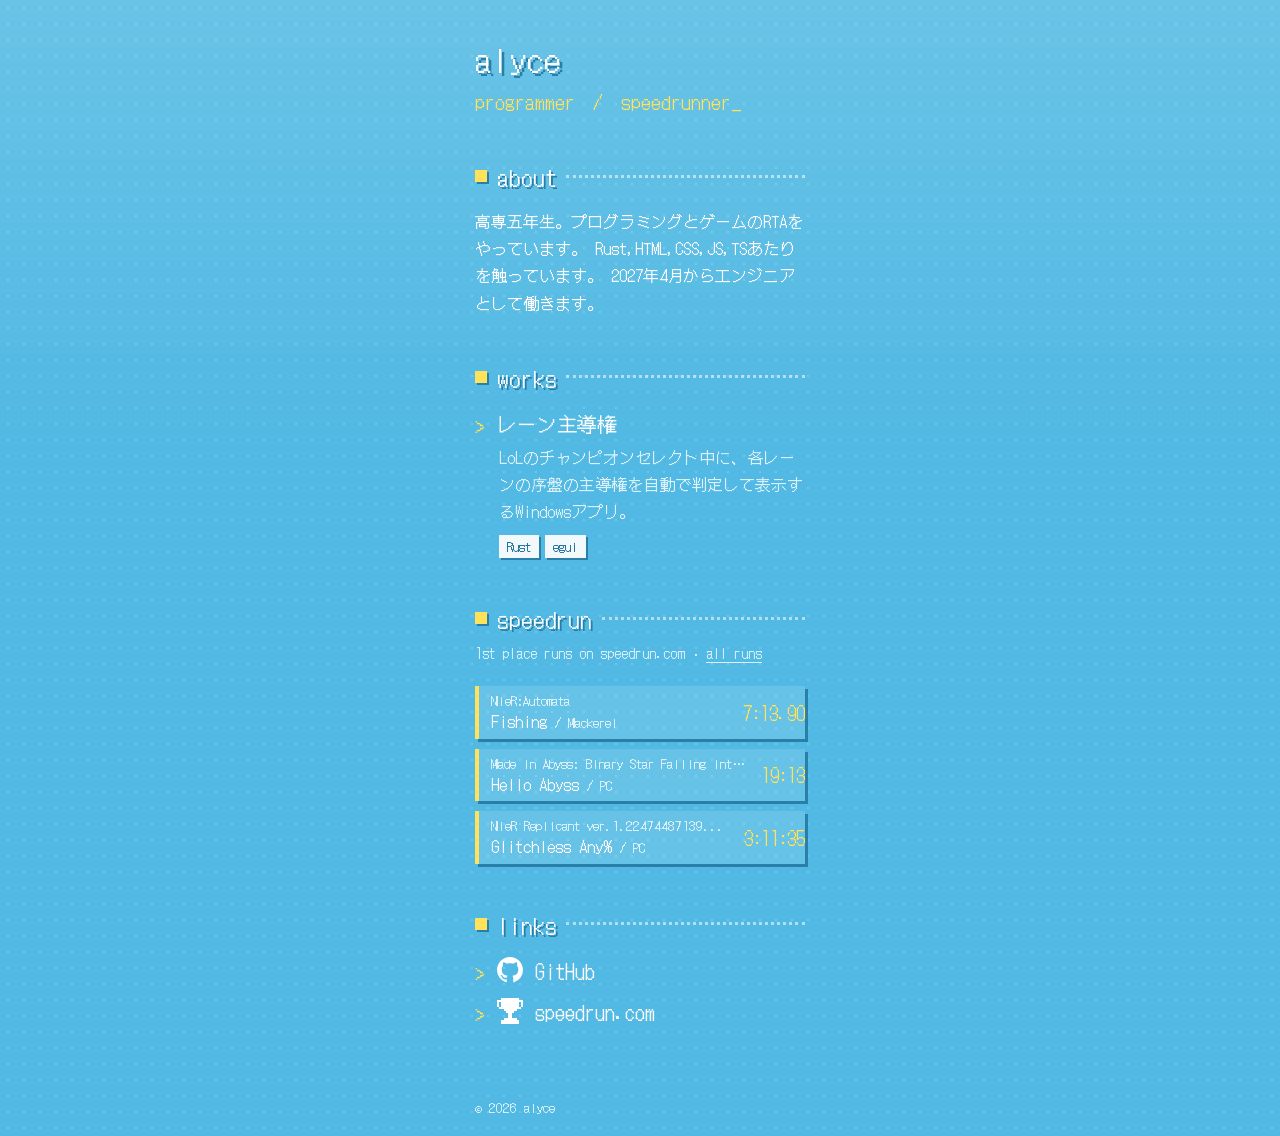
==== index.html @ 09502642 "works にレーン主導権を追加" ====
<!DOCTYPE html>
<html lang="ja">
<head>
    <meta charset="UTF-8">
    <meta name="viewport" content="width=device-width, initial-scale=1.0">
    <title>alyce</title>
    <meta name="description" content="alyce のポートフォリオ。programmer / speedrunner">

    <!-- X や Discord で URL を貼ったときのカード表示。og:url は GitHub Pages で公開したときの URL -->
    <meta property="og:type" content="website">
    <meta property="og:title" content="alyce">
    <meta property="og:description" content="programmer / speedrunner">
    <meta property="og:url" content="https://alice3589.github.io/MySite/">
    <meta name="twitter:card" content="summary">

    <link rel="icon" href="favicon.svg" type="image/svg+xml">
    <link rel="preconnect" href="https://fonts.googleapis.com">
    <link rel="preconnect" href="https://fonts.gstatic.com" crossorigin>
    <link href="https://fonts.googleapis.com/css2?family=DotGothic16&display=swap" rel="stylesheet">
    <link rel="stylesheet" href="style.css">
</head>
<body>
    <main class="site">
        <header class="site-header">
            <h1>alyce</h1>
            <p>programmer　/　speedrunner</p>
        </header>

        <section class="section about">
            <h2>about</h2>
            <p>
                高専五年生。プログラミングとゲームのRTAをやっています。
                Rust,HTML,CSS,JS,TSあたりを触っています。
                2027年4月からエンジニアとして働きます。
            </p>
        </section>

        <!-- TODO: 作品ごとに <li class="work"> をコピーして中身を書き換える -->
        <section class="section works">
            <h2>works</h2>
            <ul>
                <li class="work">
                    <h3><a class="menu-link" href="https://github.com/alice3589/lol-lane-priority" target="_blank" rel="noopener"><span>レーン主導権</span></a></h3>
                    <p>LoLのチャンピオンセレクト中に、各レーンの序盤の主導権を自動で判定して表示するWindowsアプリ。</p>
                    <ul class="tags">
                        <li>Rust</li>
                        <li>egui</li>
                    </ul>
                </li>
            </ul>
        </section>

        <!-- speedrun.com で1位の記録のうち、Made in Abyss と NieR:Automata だけを載せている（2026-10-07 時点）。順位は変わるので時々見直す -->
        <section class="section speedrun">
            <h2>speedrun</h2>
            <p class="section-note">
                1st place runs on speedrun.com ·
                <a href="https://www.speedrun.com/users/alice_3589" target="_blank" rel="noopener">all runs</a>
            </p>
            <ul class="runs">
                <li><a class="run" href="https://www.speedrun.com/na/runs/z5681e5y" target="_blank" rel="noopener">
                    <div class="run-info">
                        <p class="run-game">NieR:Automata</p>
                        <p class="run-category">Fishing <span class="run-detail">/ Mackerel</span></p>
                    </div>
                    <p class="run-time">7:13.90</p>
                </a></li>
                <li><a class="run" href="https://www.speedrun.com/made_in_abyss_bsfid/runs/z1nke6ry" target="_blank" rel="noopener">
                    <div class="run-info">
                        <p class="run-game">Made in Abyss: Binary Star Falling into Darkness</p>
                        <p class="run-category">Hello Abyss <span class="run-detail">/ PC</span></p>
                    </div>
                    <p class="run-time">19:13</p>
                </a></li>
                <li><a class="run" href="https://www.speedrun.com/ja-JP/replicant/runs/yvlo96ez" target="_blank" rel="noopener">
                    <div class="run-info">
                        <p class="run-game">NieR Replicant ver.1.22474487139...</p>
                        <p class="run-category">Glitchless Any% <span class="run-detail">/ PC</span></p>
                    </div>
                    <p class="run-time">3:11:35</p>
                </a></li>
            </ul>
        </section>

        <section class="section links">
            <h2>links</h2>
            <ul>
                <li>
                    <a class="menu-link" href="https://github.com/alice3589" target="_blank" rel="noopener">
                        <svg class="icon" viewBox="0 0 16 16" aria-hidden="true"><path d="M8 0c4.42 0 8 3.58 8 8a8.013 8.013 0 0 1-5.45 7.59c-.4.08-.55-.17-.55-.38 0-.27.01-1.13.01-2.2 0-.75-.25-1.23-.54-1.48 1.78-.2 3.65-.88 3.65-3.95 0-.88-.31-1.59-.82-2.15.08-.2.36-1.02-.08-2.12 0 0-.67-.22-2.2.82-.64-.18-1.32-.27-2-.27-.68 0-1.36.09-2 .27-1.53-1.03-2.2-.82-2.2-.82-.44 1.1-.16 1.92-.08 2.12-.51.56-.82 1.28-.82 2.15 0 3.06 1.86 3.75 3.64 3.95-.23.2-.44.55-.51 1.07-.46.21-1.61.55-2.33-.66-.15-.24-.6-.83-1.23-.82-.67.01-.27.38.01.53.34.19.73.9.82 1.13.16.45.68 1.31 2.69.94 0 .67.01 1.3.01 1.49 0 .21-.15.45-.55.38A7.995 7.995 0 0 1 0 8c0-4.42 3.58-8 8-8Z"/></svg>
                        <span>GitHub</span>
                    </a>
                </li>
                <li>
                    <a class="menu-link" href="https://www.speedrun.com/users/alice_3589" target="_blank" rel="noopener">
                        <!-- 12x12 マスのドット絵トロフィー -->
                        <svg class="icon" viewBox="0 0 12 12" shape-rendering="crispEdges" aria-hidden="true">
                            <rect x="2" y="0" width="8" height="5"/>
                            <rect x="0" y="1" width="2" height="1"/>
                            <rect x="10" y="1" width="2" height="1"/>
                            <rect x="0" y="2" width="1" height="2"/>
                            <rect x="11" y="2" width="1" height="2"/>
                            <rect x="1" y="4" width="1" height="1"/>
                            <rect x="10" y="4" width="1" height="1"/>
                            <rect x="3" y="5" width="6" height="1"/>
                            <rect x="4" y="6" width="4" height="1"/>
                            <rect x="5" y="7" width="2" height="2"/>
                            <rect x="3" y="9" width="6" height="1"/>
                            <rect x="2" y="10" width="8" height="2"/>
                        </svg>
                        <span>speedrun.com</span>
                    </a>
                </li>
                <!-- TODO: X のアカウントがあれば、href の ID を書き換えてコメントを外す
                <li>
                    <a class="menu-link" href="https://x.com/ID" target="_blank" rel="noopener">
                        <svg class="icon" viewBox="0 0 24 24" aria-hidden="true"><path d="M18.244 2.25h3.308l-7.227 8.26 8.502 11.24H16.17l-5.214-6.817L4.99 21.75H1.68l7.73-8.835L1.254 2.25H8.08l4.713 6.231zm-1.161 17.52h1.833L7.084 4.126H5.117z"/></svg>
                        <span>X</span>
                    </a>
                </li>
                -->
            </ul>
        </section>

        <footer class="site-footer">
            <small>&copy; 2026 alyce</small>
        </footer>
    </main>
</body>
</html>
---- style.css ----
:root {
  --page-bg: #51b9e3;
  --accent: #ffe15a;
  --shadow: #2a7fa8;
  --content-width: 414px;
  --side-padding: 42px;
  --font-main: "DotGothic16", sans-serif;
  --text-color: #ffffff;
  --text-sub: rgba(255, 255, 255, 0.8);
}

* {
  box-sizing: border-box;
}

html,
body {
  margin: 0;
  min-height: 100%;
}

body {
  background-color: var(--page-bg);
  background-image:
    linear-gradient(180deg, rgba(255,255,255,0.14), rgba(255,255,255,0) 40%),
    radial-gradient(rgba(255,255,255,0.18) 1.5px, transparent 1.5px);
  background-size: auto, 16px 16px;
  color: var(--text-color);
  font-family: var(--font-main);
}

/* 幅を絞ったブロックを中央に置く。中の文字は左揃えのまま */
.site {
  width: min(100%, var(--content-width));
  min-height: 100vh;
  /* スマホは 100vh だとアドレスバーの分だけ画面より高くなってスクロールが出る。
     dvh は実際に見えている高さなので、対応ブラウザではこちらが優先される */
  min-height: 100dvh;
  margin: 0 auto;
  padding: 42px var(--side-padding) 18px;
  display: flex;
  flex-direction: column;
}

.site-header {
  margin: 0 0 46px;
}

.site-header h1 {
  margin: 0;
  font-size: 32px;
  line-height: 1;
  font-weight: 400;
  letter-spacing: 0.04em;
}

.site-header p {
  margin: 14px 0 0;
  font-size: 18px;
}

/* ---------- 各セクション共通 ---------- */

.section {
  margin: 0 0 44px;
}

.section h2 {
  margin: 0 0 16px;
  font-size: 22px;
  font-weight: 400;
  letter-spacing: 0.04em;
}

.section p {
  margin: 0;
  line-height: 1.7;
}

.section ul {
  margin: 0;
  padding: 0;
  list-style: none;
}

/* ---------- 「>」カーソル付きのリンク（works と links で共用） ---------- */

/* カーソル・アイコン・文字を横一列に並べて、縦位置を中央で揃える */
.menu-link {
  display: inline-flex;
  align-items: center;
  gap: 12px;
  font-size: 20px;
  color: inherit;
  text-decoration: none;
}

/* 行頭の「>」はゲームの選択カーソルのイメージ。ホバー中だけ右にずらす */
.menu-link::before {
  content: ">";
  transition: transform 0.15s;
}

.menu-link:hover::before,
.menu-link:focus-visible::before {
  transform: translateX(4px);
}

/* 下線は文字部分だけに引く */
.menu-link:hover span,
.menu-link:focus-visible span {
  text-decoration: underline;
  text-underline-offset: 4px;
}

/* ---------- works ---------- */

.work + .work {
  margin-top: 28px;
}

.work h3 {
  margin: 0 0 6px;
  font-weight: 400;
}

/* 説明文とタグは、タイトルの「>」の分だけ右に下げて文字の頭を揃える */
.work > p,
.work .tags {
  padding-left: 24px;
}

.work > p {
  color: var(--text-sub);
}

.work .tags {
  display: flex;
  flex-wrap: wrap;
  gap: 6px;
  margin-top: 10px;
}

.work .tags li {
  padding: 2px 8px;
  border: 1px solid currentColor;
  font-size: 13px;
}

/* ---------- speedrun ---------- */

/* 見出しのすぐ下に置く小さい補足 */
.section .section-note {
  margin: -8px 0 20px;
  font-size: 14px;
  color: var(--text-sub);
}

.section-note a {
  color: inherit;
  text-underline-offset: 3px;
}

.runs li + li {
  margin-top: 10px;
}

/* 1行 = 1記録。左にゲーム名とカテゴリ、右にタイムを置く。行全体が記録ページへのリンク */
.run {
  display: flex;
  justify-content: space-between;
  align-items: center;
  gap: 16px;
  padding: 6px 0 6px 12px;
  border-left: 2px solid var(--text-sub);
  color: inherit;
  text-decoration: none;
}

.run:hover,
.run:focus-visible {
  border-left-color: var(--text-color);
  background: rgba(255, 255, 255, 0.1);
}

.run p {
  line-height: 1.4;
}

/* min-width: 0 がないと、flex の中で長いゲーム名が縮まずにはみ出す */
.run-info {
  min-width: 0;
}

/* 長いゲーム名は1行に収めて、入りきらない分は「…」で省略する */
.run-game {
  font-size: 13px;
  color: var(--text-sub);
  white-space: nowrap;
  overflow: hidden;
  text-overflow: ellipsis;
}

.run-category {
  font-size: 16px;
}

.run-detail {
  font-size: 13px;
  color: var(--text-sub);
}

/* 桁ごとの幅を揃えて、タイムが縦に並んだときにずれないようにする */
.run-time {
  font-size: 18px;
  font-variant-numeric: tabular-nums;
  white-space: nowrap;
}

/* ---------- links ---------- */

.links li + li {
  margin-top: 12px;
}

/* アイコンは文字色（currentColor）で塗るので、背景色を変えても白のまま追従する */
.links .icon {
  width: 26px;
  height: 26px;
  fill: currentColor;
  flex-shrink: 0;
}

/* ---------- footer ---------- */

/* .site が縦並びの flex なので、margin-top: auto で中身が少なくても一番下に張り付く */
.site-footer {
  margin-top: auto;
  padding-top: 24px;
  color: var(--text-sub);
}

/* ---------- スマホ：スクロールせずに1画面に収まるよう、余白と文字を詰める ---------- */

@media (max-width: 480px) {
  :root {
    --side-padding: 28px;
  }

  .site {
    padding: 26px var(--side-padding) 12px;
  }

  .site-header {
    margin-bottom: 22px;
  }

  .site-header h1 {
    font-size: 28px;
  }

  .site-header p {
    margin-top: 8px;
    font-size: 15px;
  }

  .section {
    margin-bottom: 20px;
  }

  .section h2 {
    margin-bottom: 6px;
    font-size: 18px;
  }

  /* .section p にすると speedrun の文字サイズまで上書きしてしまうので、本文だけを指定する */
  .about p,
  .work > p {
    font-size: 14px;
    line-height: 1.5;
  }

  .menu-link {
    font-size: 16px;
  }

  .work h3 {
    margin-bottom: 2px;
  }

  .work .tags {
    margin-top: 6px;
  }

  .work .tags li {
    font-size: 12px;
  }

  .section .section-note {
    margin: -4px 0 8px;
    font-size: 12px;
  }

  .runs li + li {
    margin-top: 6px;
  }

  .run {
    padding: 2px 0 2px 10px;
  }

  .run p {
    line-height: 1.3;
  }

  .run-game,
  .run-detail {
    font-size: 12px;
  }

  .run-category {
    font-size: 14px;
  }

  .run-time {
    font-size: 16px;
  }

  /* links は縦に並べず、横一列にして高さを節約する */
  .links ul {
    display: flex;
    flex-wrap: wrap;
    gap: 8px 20px;
  }

  .links li + li {
    margin-top: 0;
  }

  .links .icon {
    width: 22px;
    height: 22px;
  }

  .site-footer {
    padding-top: 12px;
    font-size: 12px;
  }
}

@media (max-width: 360px) {
  :root {
    --side-padding: 20px;
  }

  .site-header h1 {
    font-size: 26px;
  }
}

/* ---------- デザイン強化（ドット絵 + 黄色アクセント） ---------- */

/* 名前と見出しにドット絵風のずらし影 */
.site-header h1 {
  text-shadow: 3px 3px 0 var(--shadow);
}

.site-header p {
  color: var(--accent);
}

/* 見出しの前に黄色い四角、下にドット線 */
.section h2 {
  display: flex;
  align-items: center;
  gap: 10px;
  text-shadow: 2px 2px 0 var(--shadow);
}

.section h2::before {
  content: "";
  width: 12px;
  height: 12px;
  background: var(--accent);
  box-shadow: 2px 2px 0 var(--shadow);
}

.section h2::after {
  content: "";
  flex: 1;
  border-top: 3px dotted rgba(255, 255, 255, 0.55);
}

/* リンクのカーソルとホバー色 */
.menu-link::before {
  color: var(--accent);
}

.menu-link:hover,
.menu-link:focus-visible {
  color: var(--accent);
}

/* タグはドット枠の白カード風 */
.work .tags li {
  border: 0;
  background: rgba(255, 255, 255, 0.92);
  color: #1f6d94;
  box-shadow: 2px 2px 0 var(--shadow);
}

/* speedrun の行はカード化、タイムを黄色に */
.run {
  border-left: 4px solid var(--accent);
  background: rgba(255, 255, 255, 0.12);
  box-shadow: 3px 3px 0 var(--shadow);
}

.run:hover,
.run:focus-visible {
  border-left-color: var(--accent);
  background: rgba(255, 255, 255, 0.22);
}

.run-time {
  color: var(--accent);
}

/* 「>」を点滅させる(動きを減らす設定の人は止める) */
@media (prefers-reduced-motion: no-preference) {
  .site-header p::after {
    content: "_";
    animation: blink 1s steps(1) infinite;
  }

  @keyframes blink {
    50% { opacity: 0; }
  }
}
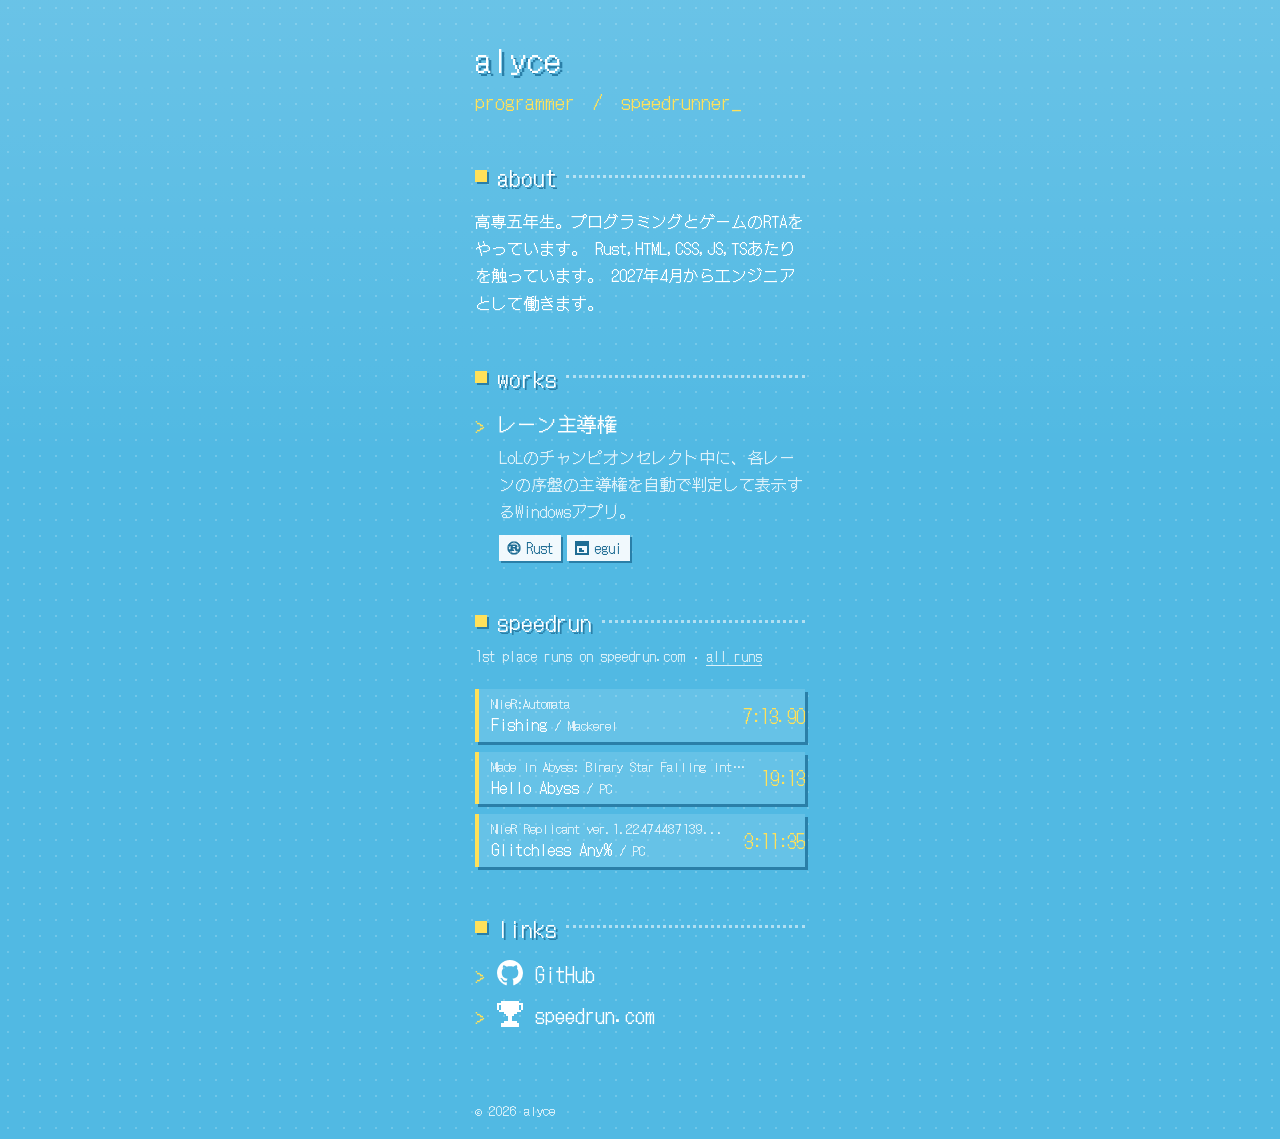
==== commit 0e88258a: "タグにRust/eguiのアイコンを追加、PCは元の大きめの表示に戻す Co-Authored-By: Claude Opus 5.5 <noreply@anthropic.com>" ====
--- a/index.html
+++ b/index.html
@@ -43,8 +43,8 @@
                     <h3><a class="menu-link" href="https://github.com/alice3589/lol-lane-priority" target="_blank" rel="noopener"><span>レーン主導権</span></a></h3>
                     <p>LoLのチャンピオンセレクト中に、各レーンの序盤の主導権を自動で判定して表示するWindowsアプリ。</p>
                     <ul class="tags">
-                        <li>Rust</li>
-                        <li>egui</li>
+                        <li><svg class="tag-icon" viewBox="0 0 24 24" aria-hidden="true"><path d="M23.8346 11.7033l-1.0073-.6236a13.7268 13.7268 0 00-.0283-.2936l.8656-.8069a.3483.3483 0 00-.1154-.578l-1.1066-.414a8.4958 8.4958 0 00-.087-.2856l.6904-.9587a.3462.3462 0 00-.2257-.5446l-1.1663-.1894a9.3574 9.3574 0 00-.1407-.2622l.49-1.0761a.3437.3437 0 00-.0274-.3361.3486.3486 0 00-.3006-.154l-1.1845.0416a6.7444 6.7444 0 00-.1873-.2268l.2723-1.153a.3472.3472 0 00-.417-.4172l-1.1532.2724a14.0183 14.0183 0 00-.2278-.1873l.0415-1.1845a.3442.3442 0 00-.49-.328l-1.076.491c-.0872-.0476-.1742-.0952-.2623-.1407l-.1903-1.1673A.3483.3483 0 0016.256.955l-.9597.6905a8.4867 8.4867 0 00-.2855-.086l-.414-1.1066a.3483.3483 0 00-.5781-.1154l-.8069.8666a9.2936 9.2936 0 00-.2936-.0284L12.2946.1683a.3462.3462 0 00-.5892 0l-.6236 1.0073a13.7383 13.7383 0 00-.2936.0284L9.9803.3374a.3462.3462 0 00-.578.1154l-.4141 1.1065c-.0962.0274-.1903.0567-.2855.086L7.744.955a.3483.3483 0 00-.5447.2258L7.009 2.348a9.3574 9.3574 0 00-.2622.1407l-1.0762-.491a.3462.3462 0 00-.49.328l.0416 1.1845a7.9826 7.9826 0 00-.2278.1873L3.8413 3.425a.3472.3472 0 00-.4171.4171l.2713 1.1531c-.0628.075-.1255.1509-.1863.2268l-1.1845-.0415a.3462.3462 0 00-.328.49l.491 1.0761a9.167 9.167 0 00-.1407.2622l-1.1662.1894a.3483.3483 0 00-.2258.5446l.6904.9587a13.303 13.303 0 00-.087.2855l-1.1065.414a.3483.3483 0 00-.1155.5781l.8656.807a9.2936 9.2936 0 00-.0283.2935l-1.0073.6236a.3442.3442 0 000 .5892l1.0073.6236c.008.0982.0182.1964.0283.2936l-.8656.8079a.3462.3462 0 00.1155.578l1.1065.4141c.0273.0962.0567.1914.087.2855l-.6904.9587a.3452.3452 0 00.2268.5447l1.1662.1893c.0456.088.0922.1751.1408.2622l-.491 1.0762a.3462.3462 0 00.328.49l1.1834-.0415c.0618.0769.1235.1528.1873.2277l-.2713 1.1541a.3462.3462 0 00.4171.4161l1.153-.2713c.075.0638.151.1255.2279.1863l-.0415 1.1845a.3442.3442 0 00.49.327l1.0761-.49c.087.0486.1741.0951.2622.1407l.1903 1.1662a.3483.3483 0 00.5447.2268l.9587-.6904a9.299 9.299 0 00.2855.087l.414 1.1066a.3452.3452 0 00.5781.1154l.8079-.8656c.0972.0111.1954.0203.2936.0294l.6236 1.0073a.3472.3472 0 00.5892 0l.6236-1.0073c.0982-.0091.1964-.0183.2936-.0294l.8069.8656a.3483.3483 0 00.578-.1154l.4141-1.1066a8.4626 8.4626 0 00.2855-.087l.9587.6904a.3452.3452 0 00.5447-.2268l.1903-1.1662c.088-.0456.1751-.0931.2622-.1407l1.0762.49a.3472.3472 0 00.49-.327l-.0415-1.1845a6.7267 6.7267 0 00.2267-.1863l1.1531.2713a.3472.3472 0 00.4171-.416l-.2713-1.1542c.0628-.0749.1255-.1508.1863-.2278l1.1845.0415a.3442.3442 0 00.328-.49l-.49-1.076c.0475-.0872.0951-.1742.1407-.2623l1.1662-.1893a.3483.3483 0 00.2258-.5447l-.6904-.9587.087-.2855 1.1066-.414a.3462.3462 0 00.1154-.5781l-.8656-.8079c.0101-.0972.0202-.1954.0283-.2936l1.0073-.6236a.3442.3442 0 000-.5892zm-6.7413 8.3551a.7138.7138 0 01.2986-1.396.714.714 0 11-.2997 1.396zm-.3422-2.3142a.649.649 0 00-.7715.5l-.3573 1.6685c-1.1035.501-2.3285.7795-3.6193.7795a8.7368 8.7368 0 01-3.6951-.814l-.3574-1.6684a.648.648 0 00-.7714-.499l-1.473.3158a8.7216 8.7216 0 01-.7613-.898h7.1676c.081 0 .1356-.0141.1356-.088v-2.536c0-.074-.0536-.0881-.1356-.0881h-2.0966v-1.6077h2.2677c.2065 0 1.1065.0587 1.394 1.2088.0901.3533.2875 1.5044.4232 1.8729.1346.413.6833 1.2381 1.2685 1.2381h3.5716a.7492.7492 0 00.1296-.0131 8.7874 8.7874 0 01-.8119.9526zM6.8369 20.024a.714.714 0 11-.2997-1.396.714.714 0 01.2997 1.396zM4.1177 8.9972a.7137.7137 0 11-1.304.5791.7137.7137 0 011.304-.579zm-.8352 1.9813l1.5347-.6824a.65.65 0 00.33-.8585l-.3158-.7147h1.2432v5.6025H3.5669a8.7753 8.7753 0 01-.2834-3.348zm6.7343-.5437V8.7836h2.9601c.153 0 1.0792.1772 1.0792.8697 0 .575-.7107.7815-1.2948.7815zm10.7574 1.4862c0 .2187-.008.4363-.0243.651h-.9c-.09 0-.1265.0586-.1265.1477v.413c0 .973-.5487 1.1846-1.0296 1.2382-.4576.0517-.9648-.1913-1.0275-.4717-.2704-1.5186-.7198-1.8436-1.4305-2.4034.8817-.5599 1.799-1.386 1.799-2.4915 0-1.1936-.819-1.9458-1.3769-2.3153-.7825-.5163-1.6491-.6195-1.883-.6195H5.4682a8.7651 8.7651 0 014.907-2.7699l1.0974 1.151a.648.648 0 00.9182.0213l1.227-1.1743a8.7753 8.7753 0 016.0044 4.2762l-.8403 1.8982a.652.652 0 00.33.8585l1.6178.7188c.0283.2875.0425.577.0425.8717zm-9.3006-9.5993a.7128.7128 0 11.984 1.0316.7137.7137 0 01-.984-1.0316zm8.3389 6.71a.7107.7107 0 01.9395-.3625.7137.7137 0 11-.9405.3635z"/></svg>Rust</li>
+                        <li><svg class="tag-icon" viewBox="0 0 8 8" shape-rendering="crispEdges" aria-hidden="true"><path d="M0 0h8v8H0z M1 3v4h6V3z"/><rect x="2" y="4" width="2" height="1"/><rect x="2" y="5" width="3" height="1"/></svg>egui</li>
                     </ul>
                 </li>
             </ul>
--- a/style.css
+++ b/style.css
@@ -437,3 +437,19 @@
     50% { opacity: 0; }
   }
 }
+
+/* タグの頭に付ける小さいロゴ。文字色で塗る */
+.work .tags li {
+  display: inline-flex;
+  align-items: center;
+  gap: 5px;
+  padding: 3px 8px;
+  font-size: 14px;
+}
+
+.tag-icon {
+  width: 14px;
+  height: 14px;
+  fill: currentColor;
+  flex-shrink: 0;
+}
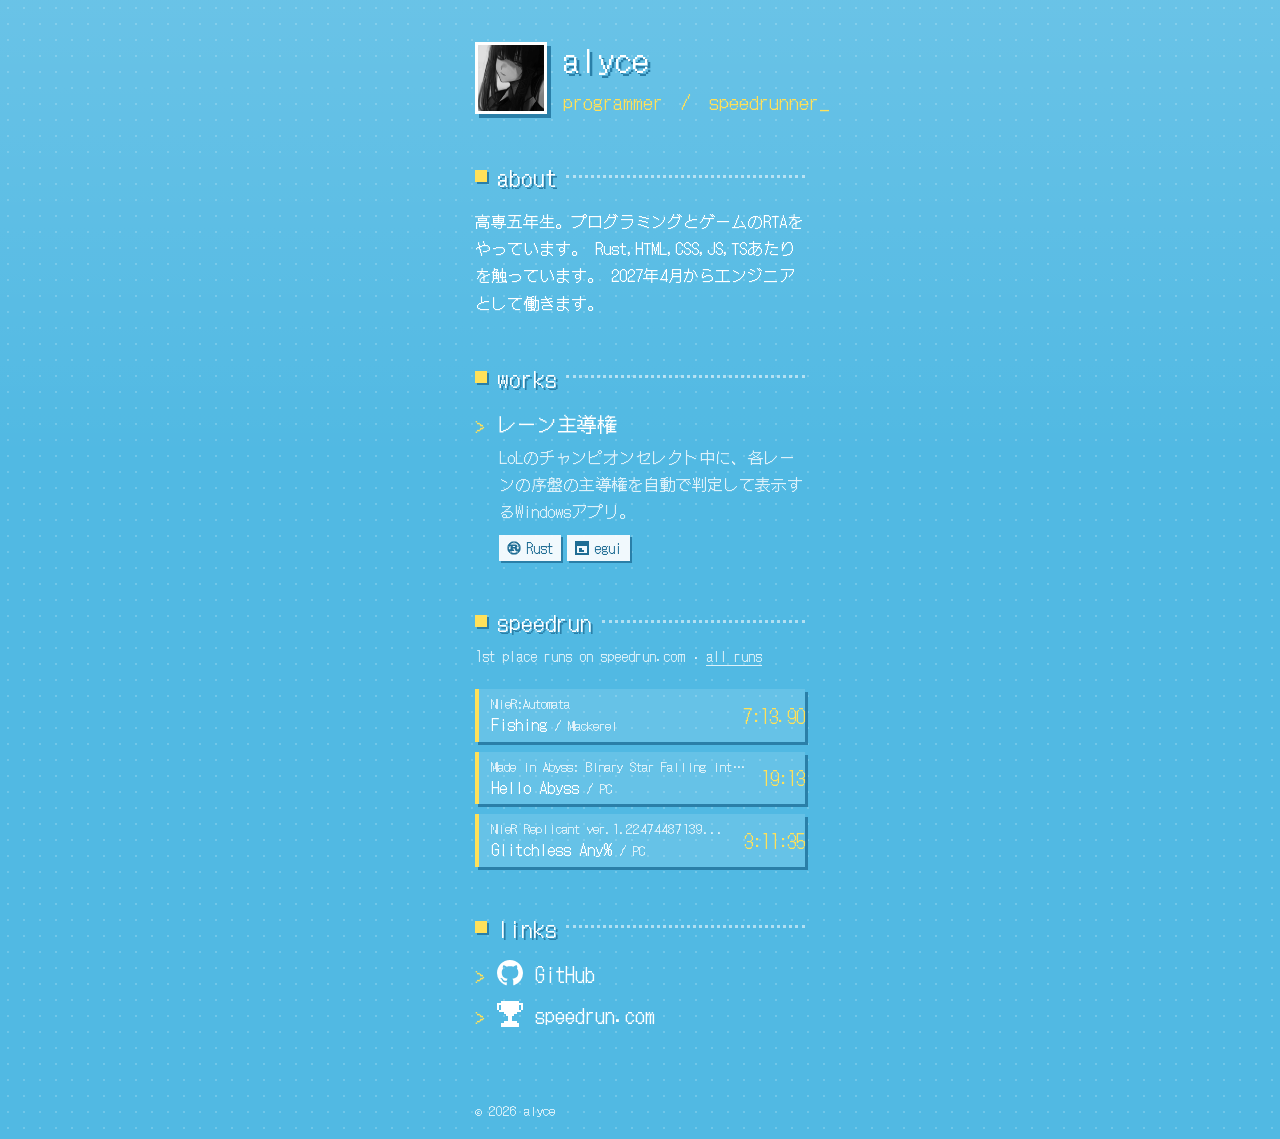
==== commit 19a8901b: "名前の横にアイコンを追加 Co-Authored-By: Claude Opus 5.5 <noreply@anthropic.com>" ====
--- a/index.html
+++ b/index.html
@@ -22,8 +22,11 @@
 <body>
     <main class="site">
         <header class="site-header">
-            <h1>alyce</h1>
-            <p>programmer　/　speedrunner</p>
+            <img class="avatar" src="avatar.jpg" alt="" width="72" height="72">
+            <div>
+                <h1>alyce</h1>
+                <p>programmer　/　speedrunner</p>
+            </div>
         </header>
 
         <section class="section about">
--- a/style.css
+++ b/style.css
@@ -453,3 +453,37 @@
   fill: currentColor;
   flex-shrink: 0;
 }
+
+/* ---------- 名前の横のアイコン ---------- */
+
+.site-header {
+  display: flex;
+  align-items: center;
+  gap: 16px;
+}
+
+/* 白い枠とずらし影で、見出しと同じドット絵っぽさに揃える */
+.avatar {
+  width: 72px;
+  height: 72px;
+  flex-shrink: 0;
+  border: 3px solid var(--text-color);
+  box-shadow: 4px 4px 0 var(--shadow);
+  object-fit: cover;
+}
+
+/* アイコンの分だけ横幅が狭くなるので、肩書きが2行に折り返さないようにする */
+.site-header p {
+  white-space: nowrap;
+}
+
+@media (max-width: 480px) {
+  .site-header {
+    gap: 12px;
+  }
+
+  .avatar {
+    width: 56px;
+    height: 56px;
+  }
+}
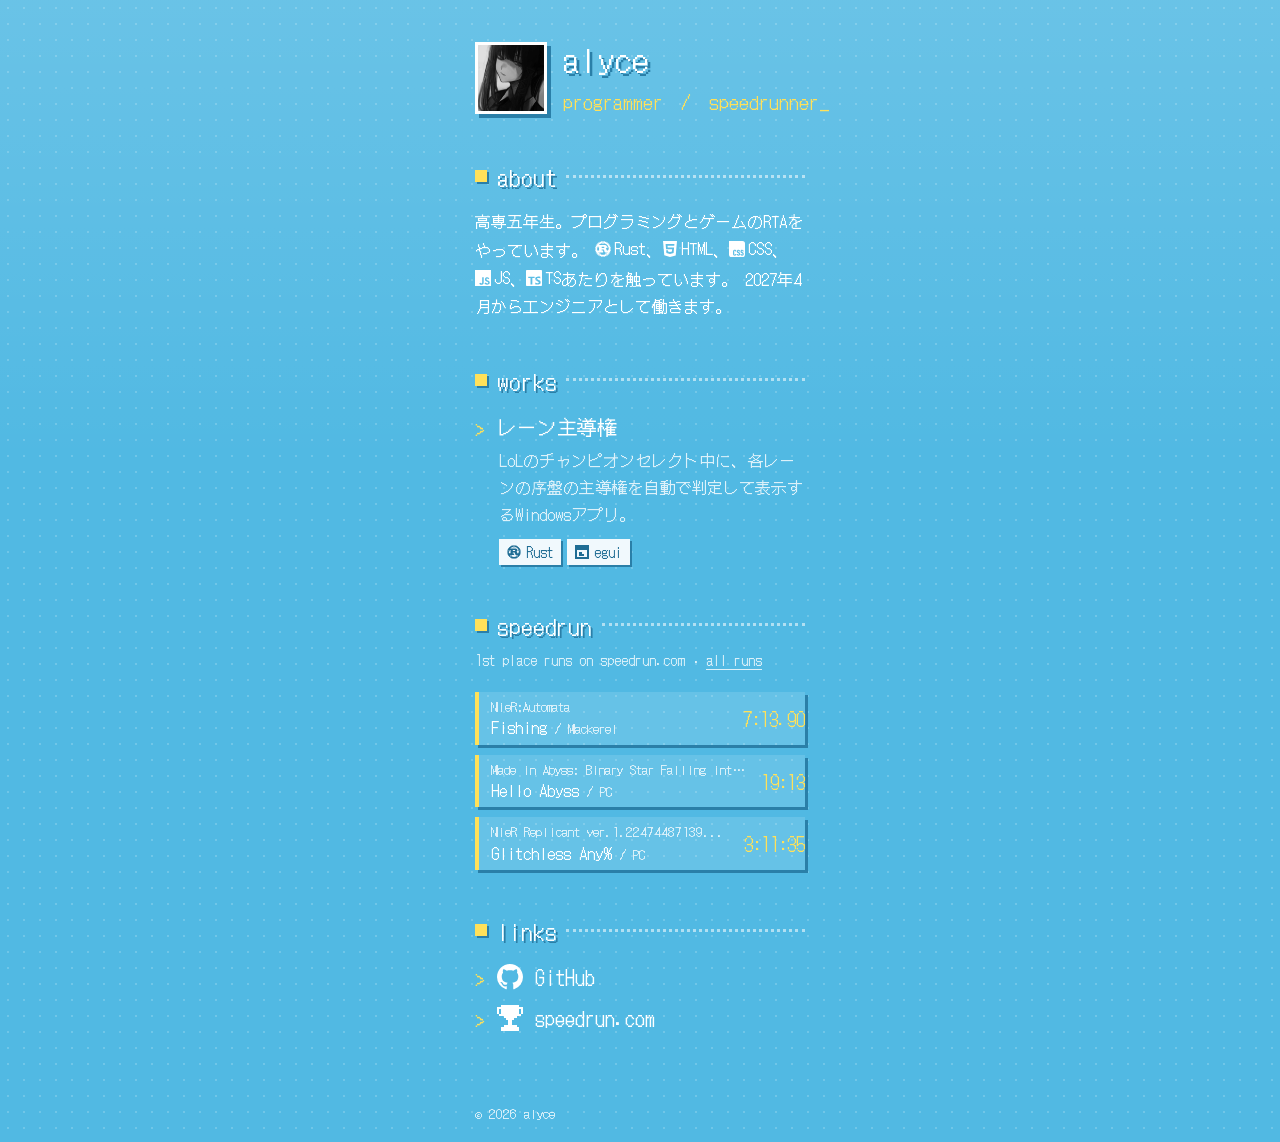
==== commit 1f9e8e37: "about の言語名にアイコンを追加 Co-Authored-By: Claude Opus 5.5 <noreply@anthropic.com>" ====
--- a/index.html
+++ b/index.html
@@ -33,7 +33,7 @@
             <h2>about</h2>
             <p>
                 高専五年生。プログラミングとゲームのRTAをやっています。
-                Rust,HTML,CSS,JS,TSあたりを触っています。
+                <span class="lang"><svg class="lang-icon" viewBox="0 0 24 24" aria-hidden="true"><path d="M23.8346 11.7033l-1.0073-.6236a13.7268 13.7268 0 00-.0283-.2936l.8656-.8069a.3483.3483 0 00-.1154-.578l-1.1066-.414a8.4958 8.4958 0 00-.087-.2856l.6904-.9587a.3462.3462 0 00-.2257-.5446l-1.1663-.1894a9.3574 9.3574 0 00-.1407-.2622l.49-1.0761a.3437.3437 0 00-.0274-.3361.3486.3486 0 00-.3006-.154l-1.1845.0416a6.7444 6.7444 0 00-.1873-.2268l.2723-1.153a.3472.3472 0 00-.417-.4172l-1.1532.2724a14.0183 14.0183 0 00-.2278-.1873l.0415-1.1845a.3442.3442 0 00-.49-.328l-1.076.491c-.0872-.0476-.1742-.0952-.2623-.1407l-.1903-1.1673A.3483.3483 0 0016.256.955l-.9597.6905a8.4867 8.4867 0 00-.2855-.086l-.414-1.1066a.3483.3483 0 00-.5781-.1154l-.8069.8666a9.2936 9.2936 0 00-.2936-.0284L12.2946.1683a.3462.3462 0 00-.5892 0l-.6236 1.0073a13.7383 13.7383 0 00-.2936.0284L9.9803.3374a.3462.3462 0 00-.578.1154l-.4141 1.1065c-.0962.0274-.1903.0567-.2855.086L7.744.955a.3483.3483 0 00-.5447.2258L7.009 2.348a9.3574 9.3574 0 00-.2622.1407l-1.0762-.491a.3462.3462 0 00-.49.328l.0416 1.1845a7.9826 7.9826 0 00-.2278.1873L3.8413 3.425a.3472.3472 0 00-.4171.4171l.2713 1.1531c-.0628.075-.1255.1509-.1863.2268l-1.1845-.0415a.3462.3462 0 00-.328.49l.491 1.0761a9.167 9.167 0 00-.1407.2622l-1.1662.1894a.3483.3483 0 00-.2258.5446l.6904.9587a13.303 13.303 0 00-.087.2855l-1.1065.414a.3483.3483 0 00-.1155.5781l.8656.807a9.2936 9.2936 0 00-.0283.2935l-1.0073.6236a.3442.3442 0 000 .5892l1.0073.6236c.008.0982.0182.1964.0283.2936l-.8656.8079a.3462.3462 0 00.1155.578l1.1065.4141c.0273.0962.0567.1914.087.2855l-.6904.9587a.3452.3452 0 00.2268.5447l1.1662.1893c.0456.088.0922.1751.1408.2622l-.491 1.0762a.3462.3462 0 00.328.49l1.1834-.0415c.0618.0769.1235.1528.1873.2277l-.2713 1.1541a.3462.3462 0 00.4171.4161l1.153-.2713c.075.0638.151.1255.2279.1863l-.0415 1.1845a.3442.3442 0 00.49.327l1.0761-.49c.087.0486.1741.0951.2622.1407l.1903 1.1662a.3483.3483 0 00.5447.2268l.9587-.6904a9.299 9.299 0 00.2855.087l.414 1.1066a.3452.3452 0 00.5781.1154l.8079-.8656c.0972.0111.1954.0203.2936.0294l.6236 1.0073a.3472.3472 0 00.5892 0l.6236-1.0073c.0982-.0091.1964-.0183.2936-.0294l.8069.8656a.3483.3483 0 00.578-.1154l.4141-1.1066a8.4626 8.4626 0 00.2855-.087l.9587.6904a.3452.3452 0 00.5447-.2268l.1903-1.1662c.088-.0456.1751-.0931.2622-.1407l1.0762.49a.3472.3472 0 00.49-.327l-.0415-1.1845a6.7267 6.7267 0 00.2267-.1863l1.1531.2713a.3472.3472 0 00.4171-.416l-.2713-1.1542c.0628-.0749.1255-.1508.1863-.2278l1.1845.0415a.3442.3442 0 00.328-.49l-.49-1.076c.0475-.0872.0951-.1742.1407-.2623l1.1662-.1893a.3483.3483 0 00.2258-.5447l-.6904-.9587.087-.2855 1.1066-.414a.3462.3462 0 00.1154-.5781l-.8656-.8079c.0101-.0972.0202-.1954.0283-.2936l1.0073-.6236a.3442.3442 0 000-.5892zm-6.7413 8.3551a.7138.7138 0 01.2986-1.396.714.714 0 11-.2997 1.396zm-.3422-2.3142a.649.649 0 00-.7715.5l-.3573 1.6685c-1.1035.501-2.3285.7795-3.6193.7795a8.7368 8.7368 0 01-3.6951-.814l-.3574-1.6684a.648.648 0 00-.7714-.499l-1.473.3158a8.7216 8.7216 0 01-.7613-.898h7.1676c.081 0 .1356-.0141.1356-.088v-2.536c0-.074-.0536-.0881-.1356-.0881h-2.0966v-1.6077h2.2677c.2065 0 1.1065.0587 1.394 1.2088.0901.3533.2875 1.5044.4232 1.8729.1346.413.6833 1.2381 1.2685 1.2381h3.5716a.7492.7492 0 00.1296-.0131 8.7874 8.7874 0 01-.8119.9526zM6.8369 20.024a.714.714 0 11-.2997-1.396.714.714 0 01.2997 1.396zM4.1177 8.9972a.7137.7137 0 11-1.304.5791.7137.7137 0 011.304-.579zm-.8352 1.9813l1.5347-.6824a.65.65 0 00.33-.8585l-.3158-.7147h1.2432v5.6025H3.5669a8.7753 8.7753 0 01-.2834-3.348zm6.7343-.5437V8.7836h2.9601c.153 0 1.0792.1772 1.0792.8697 0 .575-.7107.7815-1.2948.7815zm10.7574 1.4862c0 .2187-.008.4363-.0243.651h-.9c-.09 0-.1265.0586-.1265.1477v.413c0 .973-.5487 1.1846-1.0296 1.2382-.4576.0517-.9648-.1913-1.0275-.4717-.2704-1.5186-.7198-1.8436-1.4305-2.4034.8817-.5599 1.799-1.386 1.799-2.4915 0-1.1936-.819-1.9458-1.3769-2.3153-.7825-.5163-1.6491-.6195-1.883-.6195H5.4682a8.7651 8.7651 0 014.907-2.7699l1.0974 1.151a.648.648 0 00.9182.0213l1.227-1.1743a8.7753 8.7753 0 016.0044 4.2762l-.8403 1.8982a.652.652 0 00.33.8585l1.6178.7188c.0283.2875.0425.577.0425.8717zm-9.3006-9.5993a.7128.7128 0 11.984 1.0316.7137.7137 0 01-.984-1.0316zm8.3389 6.71a.7107.7107 0 01.9395-.3625.7137.7137 0 11-.9405.3635z"/></svg>Rust</span>、<span class="lang"><svg class="lang-icon" viewBox="0 0 24 24" aria-hidden="true"><path d="M1.5 0h21l-1.91 21.563L11.977 24l-8.564-2.438L1.5 0zm7.031 9.75l-.232-2.718 10.059.003.23-2.622L5.412 4.41l.698 8.01h9.126l-.326 3.426-2.91.804-2.955-.81-.188-2.11H6.248l.33 4.171L12 19.351l5.379-1.443.744-8.157H8.531z"/></svg>HTML</span>、<span class="lang"><svg class="lang-icon" viewBox="0 0 24 24" aria-hidden="true"><path d="M0 0v20.16A3.84 3.84 0 0 0 3.84 24h16.32A3.84 3.84 0 0 0 24 20.16V3.84A3.84 3.84 0 0 0 20.16 0Zm14.256 13.08c1.56 0 2.28 1.08 2.304 2.64h-1.608c.024-.288-.048-.6-.144-.84-.096-.192-.288-.264-.552-.264-.456 0-.696.264-.696.84-.024.576.288.888.768 1.08.72.288 1.608.744 1.92 1.296q.432.648.432 1.656c0 1.608-.912 2.592-2.496 2.592-1.656 0-2.4-1.032-2.424-2.688h1.68c0 .792.264 1.176.792 1.176.264 0 .456-.072.552-.24.192-.312.24-1.176-.048-1.512-.312-.408-.912-.6-1.32-.816q-.828-.396-1.224-.936c-.24-.36-.36-.888-.36-1.536 0-1.44.936-2.472 2.424-2.448m5.4 0c1.584 0 2.304 1.08 2.328 2.64h-1.608c0-.288-.048-.6-.168-.84-.096-.192-.264-.264-.528-.264-.48 0-.72.264-.72.84s.288.888.792 1.08c.696.288 1.608.744 1.92 1.296.264.432.408.984.408 1.656.024 1.608-.888 2.592-2.472 2.592-1.68 0-2.424-1.056-2.448-2.688h1.68c0 .744.264 1.176.792 1.176.264 0 .456-.072.552-.24.216-.312.264-1.176-.048-1.512-.288-.408-.888-.6-1.32-.816-.552-.264-.96-.576-1.2-.936s-.36-.888-.36-1.536c-.024-1.44.912-2.472 2.4-2.448m-11.031.018c.711-.006 1.419.198 1.839.63.432.432.672 1.128.648 1.992H9.336c.024-.456-.096-.792-.432-.96-.312-.144-.768-.048-.888.24-.12.264-.192.576-.168.864v3.504c0 .744.264 1.128.768 1.128a.65.65 0 0 0 .552-.264c.168-.24.192-.552.168-.84h1.776c.096 1.632-.984 2.712-2.568 2.688-1.536 0-2.496-.864-2.472-2.472v-4.032c0-.816.24-1.44.696-1.848.432-.408 1.146-.624 1.857-.63"/></svg>CSS</span>、<span class="lang"><svg class="lang-icon" viewBox="0 0 24 24" aria-hidden="true"><path d="M0 0h24v24H0V0zm22.034 18.276c-.175-1.095-.888-2.015-3.003-2.873-.736-.345-1.554-.585-1.797-1.14-.091-.33-.105-.51-.046-.705.15-.646.915-.84 1.515-.66.39.12.75.42.976.9 1.034-.676 1.034-.676 1.755-1.125-.27-.42-.404-.601-.586-.78-.63-.705-1.469-1.065-2.834-1.034l-.705.089c-.676.165-1.32.525-1.71 1.005-1.14 1.291-.811 3.541.569 4.471 1.365 1.02 3.361 1.244 3.616 2.205.24 1.17-.87 1.545-1.966 1.41-.811-.18-1.26-.586-1.755-1.336l-1.83 1.051c.21.48.45.689.81 1.109 1.74 1.756 6.09 1.666 6.871-1.004.029-.09.24-.705.074-1.65l.046.067zm-8.983-7.245h-2.248c0 1.938-.009 3.864-.009 5.805 0 1.232.063 2.363-.138 2.711-.33.689-1.18.601-1.566.48-.396-.196-.597-.466-.83-.855-.063-.105-.11-.196-.127-.196l-1.825 1.125c.305.63.75 1.172 1.324 1.517.855.51 2.004.675 3.207.405.783-.226 1.458-.691 1.811-1.411.51-.93.402-2.07.397-3.346.012-2.054 0-4.109 0-6.179l.004-.056z"/></svg>JS</span>、<span class="lang"><svg class="lang-icon" viewBox="0 0 24 24" aria-hidden="true"><path d="M1.125 0C.502 0 0 .502 0 1.125v21.75C0 23.498.502 24 1.125 24h21.75c.623 0 1.125-.502 1.125-1.125V1.125C24 .502 23.498 0 22.875 0zm17.363 9.75c.612 0 1.154.037 1.627.111a6.38 6.38 0 0 1 1.306.34v2.458a3.95 3.95 0 0 0-.643-.361 5.093 5.093 0 0 0-.717-.26 5.453 5.453 0 0 0-1.426-.2c-.3 0-.573.028-.819.086a2.1 2.1 0 0 0-.623.242c-.17.104-.3.229-.393.374a.888.888 0 0 0-.14.49c0 .196.053.373.156.529.104.156.252.304.443.444s.423.276.696.41c.273.135.582.274.926.416.47.197.892.407 1.266.628.374.222.695.473.963.753.268.279.472.598.614.957.142.359.214.776.214 1.253 0 .657-.125 1.21-.373 1.656a3.033 3.033 0 0 1-1.012 1.085 4.38 4.38 0 0 1-1.487.596c-.566.12-1.163.18-1.79.18a9.916 9.916 0 0 1-1.84-.164 5.544 5.544 0 0 1-1.512-.493v-2.63a5.033 5.033 0 0 0 3.237 1.2c.333 0 .624-.03.872-.09.249-.06.456-.144.623-.25.166-.108.29-.234.373-.38a1.023 1.023 0 0 0-.074-1.089 2.12 2.12 0 0 0-.537-.5 5.597 5.597 0 0 0-.807-.444 27.72 27.72 0 0 0-1.007-.436c-.918-.383-1.602-.852-2.053-1.405-.45-.553-.676-1.222-.676-2.005 0-.614.123-1.141.369-1.582.246-.441.58-.804 1.004-1.089a4.494 4.494 0 0 1 1.47-.629 7.536 7.536 0 0 1 1.77-.201zm-15.113.188h9.563v2.166H9.506v9.646H6.789v-9.646H3.375z"/></svg>TS</span>あたりを触っています。
                 2027年4月からエンジニアとして働きます。
             </p>
         </section>
--- a/style.css
+++ b/style.css
@@ -487,3 +487,20 @@
     height: 56px;
   }
 }
+
+/* ---------- about の言語名に付けるアイコン ---------- */
+
+/* アイコンと名前が行の途中で離れないよう、ひとまとまりにする */
+.lang {
+  display: inline-flex;
+  align-items: center;
+  gap: 3px;
+  white-space: nowrap;
+}
+
+.lang-icon {
+  width: 1em;
+  height: 1em;
+  fill: currentColor;
+  flex-shrink: 0;
+}
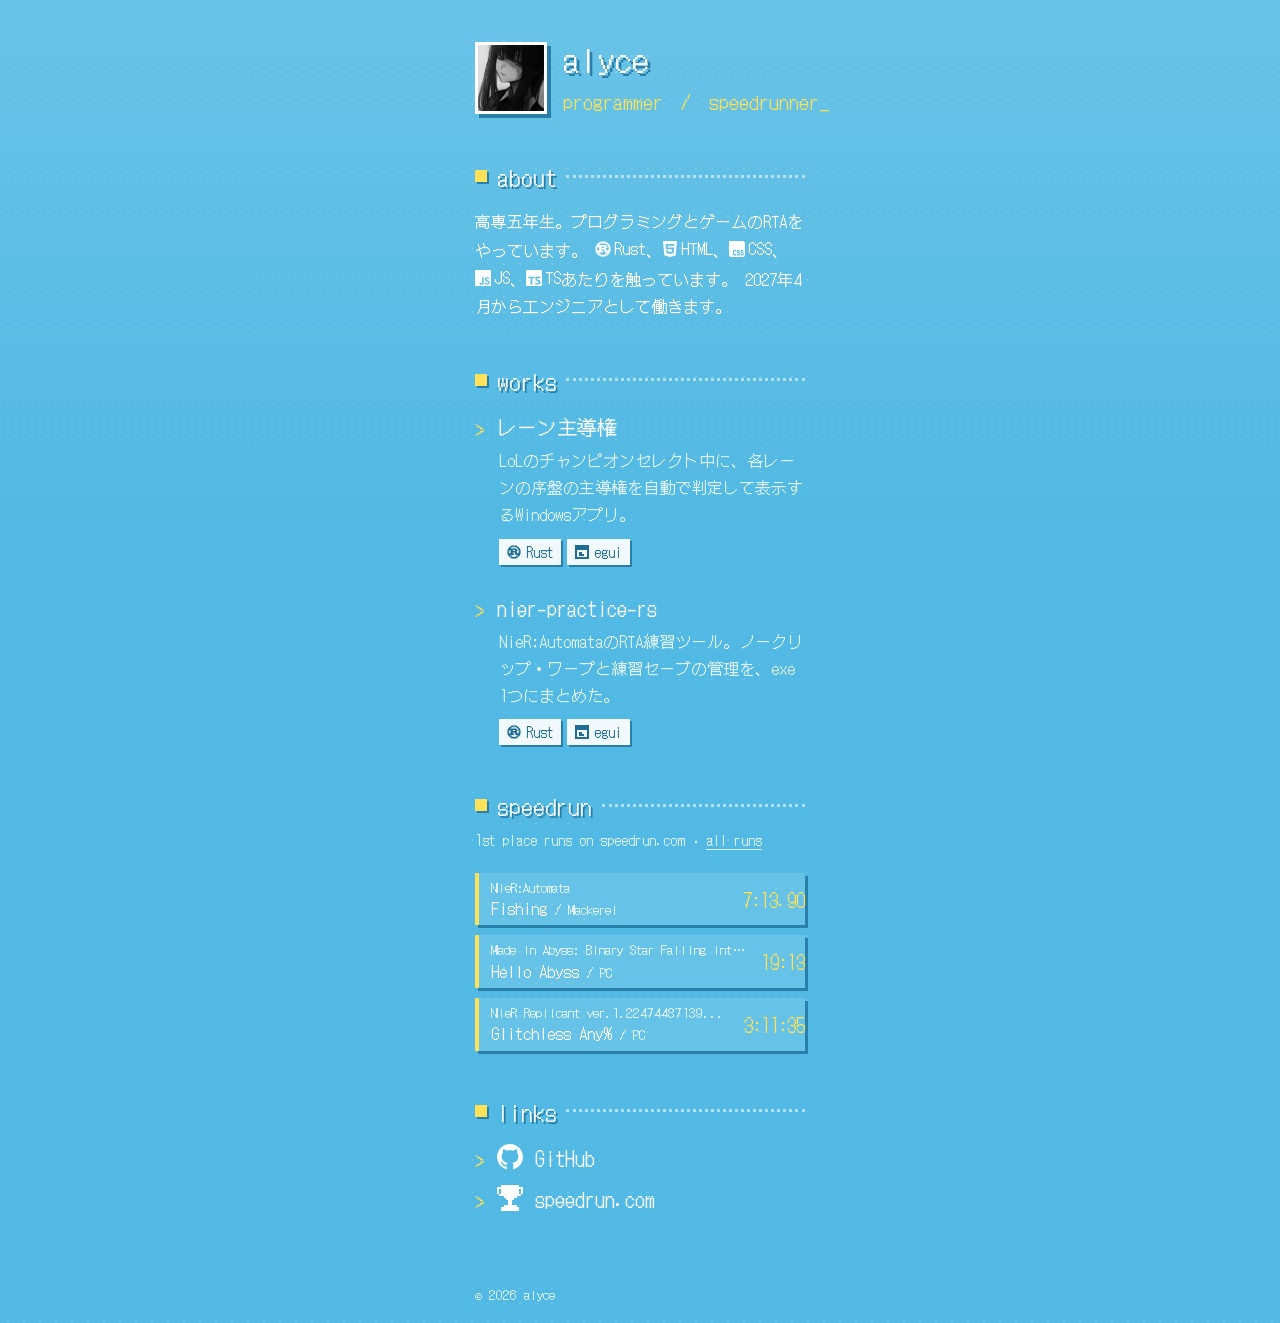
==== commit dffc5b94: "works に nier-practice-rs を追加 Co-Authored-By: Claude Opus 5.5 <noreply@anthropic.com>" ====
--- a/index.html
+++ b/index.html
@@ -45,6 +45,14 @@
                 <li class="work">
                     <h3><a class="menu-link" href="https://github.com/alice3589/lol-lane-priority" target="_blank" rel="noopener"><span>レーン主導権</span></a></h3>
                     <p>LoLのチャンピオンセレクト中に、各レーンの序盤の主導権を自動で判定して表示するWindowsアプリ。</p>
+                    <ul class="tags">
+                        <li><svg class="tag-icon" viewBox="0 0 24 24" aria-hidden="true"><path d="M23.8346 11.7033l-1.0073-.6236a13.7268 13.7268 0 00-.0283-.2936l.8656-.8069a.3483.3483 0 00-.1154-.578l-1.1066-.414a8.4958 8.4958 0 00-.087-.2856l.6904-.9587a.3462.3462 0 00-.2257-.5446l-1.1663-.1894a9.3574 9.3574 0 00-.1407-.2622l.49-1.0761a.3437.3437 0 00-.0274-.3361.3486.3486 0 00-.3006-.154l-1.1845.0416a6.7444 6.7444 0 00-.1873-.2268l.2723-1.153a.3472.3472 0 00-.417-.4172l-1.1532.2724a14.0183 14.0183 0 00-.2278-.1873l.0415-1.1845a.3442.3442 0 00-.49-.328l-1.076.491c-.0872-.0476-.1742-.0952-.2623-.1407l-.1903-1.1673A.3483.3483 0 0016.256.955l-.9597.6905a8.4867 8.4867 0 00-.2855-.086l-.414-1.1066a.3483.3483 0 00-.5781-.1154l-.8069.8666a9.2936 9.2936 0 00-.2936-.0284L12.2946.1683a.3462.3462 0 00-.5892 0l-.6236 1.0073a13.7383 13.7383 0 00-.2936.0284L9.9803.3374a.3462.3462 0 00-.578.1154l-.4141 1.1065c-.0962.0274-.1903.0567-.2855.086L7.744.955a.3483.3483 0 00-.5447.2258L7.009 2.348a9.3574 9.3574 0 00-.2622.1407l-1.0762-.491a.3462.3462 0 00-.49.328l.0416 1.1845a7.9826 7.9826 0 00-.2278.1873L3.8413 3.425a.3472.3472 0 00-.4171.4171l.2713 1.1531c-.0628.075-.1255.1509-.1863.2268l-1.1845-.0415a.3462.3462 0 00-.328.49l.491 1.0761a9.167 9.167 0 00-.1407.2622l-1.1662.1894a.3483.3483 0 00-.2258.5446l.6904.9587a13.303 13.303 0 00-.087.2855l-1.1065.414a.3483.3483 0 00-.1155.5781l.8656.807a9.2936 9.2936 0 00-.0283.2935l-1.0073.6236a.3442.3442 0 000 .5892l1.0073.6236c.008.0982.0182.1964.0283.2936l-.8656.8079a.3462.3462 0 00.1155.578l1.1065.4141c.0273.0962.0567.1914.087.2855l-.6904.9587a.3452.3452 0 00.2268.5447l1.1662.1893c.0456.088.0922.1751.1408.2622l-.491 1.0762a.3462.3462 0 00.328.49l1.1834-.0415c.0618.0769.1235.1528.1873.2277l-.2713 1.1541a.3462.3462 0 00.4171.4161l1.153-.2713c.075.0638.151.1255.2279.1863l-.0415 1.1845a.3442.3442 0 00.49.327l1.0761-.49c.087.0486.1741.0951.2622.1407l.1903 1.1662a.3483.3483 0 00.5447.2268l.9587-.6904a9.299 9.299 0 00.2855.087l.414 1.1066a.3452.3452 0 00.5781.1154l.8079-.8656c.0972.0111.1954.0203.2936.0294l.6236 1.0073a.3472.3472 0 00.5892 0l.6236-1.0073c.0982-.0091.1964-.0183.2936-.0294l.8069.8656a.3483.3483 0 00.578-.1154l.4141-1.1066a8.4626 8.4626 0 00.2855-.087l.9587.6904a.3452.3452 0 00.5447-.2268l.1903-1.1662c.088-.0456.1751-.0931.2622-.1407l1.0762.49a.3472.3472 0 00.49-.327l-.0415-1.1845a6.7267 6.7267 0 00.2267-.1863l1.1531.2713a.3472.3472 0 00.4171-.416l-.2713-1.1542c.0628-.0749.1255-.1508.1863-.2278l1.1845.0415a.3442.3442 0 00.328-.49l-.49-1.076c.0475-.0872.0951-.1742.1407-.2623l1.1662-.1893a.3483.3483 0 00.2258-.5447l-.6904-.9587.087-.2855 1.1066-.414a.3462.3462 0 00.1154-.5781l-.8656-.8079c.0101-.0972.0202-.1954.0283-.2936l1.0073-.6236a.3442.3442 0 000-.5892zm-6.7413 8.3551a.7138.7138 0 01.2986-1.396.714.714 0 11-.2997 1.396zm-.3422-2.3142a.649.649 0 00-.7715.5l-.3573 1.6685c-1.1035.501-2.3285.7795-3.6193.7795a8.7368 8.7368 0 01-3.6951-.814l-.3574-1.6684a.648.648 0 00-.7714-.499l-1.473.3158a8.7216 8.7216 0 01-.7613-.898h7.1676c.081 0 .1356-.0141.1356-.088v-2.536c0-.074-.0536-.0881-.1356-.0881h-2.0966v-1.6077h2.2677c.2065 0 1.1065.0587 1.394 1.2088.0901.3533.2875 1.5044.4232 1.8729.1346.413.6833 1.2381 1.2685 1.2381h3.5716a.7492.7492 0 00.1296-.0131 8.7874 8.7874 0 01-.8119.9526zM6.8369 20.024a.714.714 0 11-.2997-1.396.714.714 0 01.2997 1.396zM4.1177 8.9972a.7137.7137 0 11-1.304.5791.7137.7137 0 011.304-.579zm-.8352 1.9813l1.5347-.6824a.65.65 0 00.33-.8585l-.3158-.7147h1.2432v5.6025H3.5669a8.7753 8.7753 0 01-.2834-3.348zm6.7343-.5437V8.7836h2.9601c.153 0 1.0792.1772 1.0792.8697 0 .575-.7107.7815-1.2948.7815zm10.7574 1.4862c0 .2187-.008.4363-.0243.651h-.9c-.09 0-.1265.0586-.1265.1477v.413c0 .973-.5487 1.1846-1.0296 1.2382-.4576.0517-.9648-.1913-1.0275-.4717-.2704-1.5186-.7198-1.8436-1.4305-2.4034.8817-.5599 1.799-1.386 1.799-2.4915 0-1.1936-.819-1.9458-1.3769-2.3153-.7825-.5163-1.6491-.6195-1.883-.6195H5.4682a8.7651 8.7651 0 014.907-2.7699l1.0974 1.151a.648.648 0 00.9182.0213l1.227-1.1743a8.7753 8.7753 0 016.0044 4.2762l-.8403 1.8982a.652.652 0 00.33.8585l1.6178.7188c.0283.2875.0425.577.0425.8717zm-9.3006-9.5993a.7128.7128 0 11.984 1.0316.7137.7137 0 01-.984-1.0316zm8.3389 6.71a.7107.7107 0 01.9395-.3625.7137.7137 0 11-.9405.3635z"/></svg>Rust</li>
+                        <li><svg class="tag-icon" viewBox="0 0 8 8" shape-rendering="crispEdges" aria-hidden="true"><path d="M0 0h8v8H0z M1 3v4h6V3z"/><rect x="2" y="4" width="2" height="1"/><rect x="2" y="5" width="3" height="1"/></svg>egui</li>
+                    </ul>
+                </li>
+                <li class="work">
+                    <h3><a class="menu-link" href="https://github.com/alice3589/nier-practice-rs" target="_blank" rel="noopener"><span>nier-practice-rs</span></a></h3>
+                    <p>NieR:AutomataのRTA練習ツール。ノークリップ・ワープと練習セーブの管理を、exe 1つにまとめた。</p>
                     <ul class="tags">
                         <li><svg class="tag-icon" viewBox="0 0 24 24" aria-hidden="true"><path d="M23.8346 11.7033l-1.0073-.6236a13.7268 13.7268 0 00-.0283-.2936l.8656-.8069a.3483.3483 0 00-.1154-.578l-1.1066-.414a8.4958 8.4958 0 00-.087-.2856l.6904-.9587a.3462.3462 0 00-.2257-.5446l-1.1663-.1894a9.3574 9.3574 0 00-.1407-.2622l.49-1.0761a.3437.3437 0 00-.0274-.3361.3486.3486 0 00-.3006-.154l-1.1845.0416a6.7444 6.7444 0 00-.1873-.2268l.2723-1.153a.3472.3472 0 00-.417-.4172l-1.1532.2724a14.0183 14.0183 0 00-.2278-.1873l.0415-1.1845a.3442.3442 0 00-.49-.328l-1.076.491c-.0872-.0476-.1742-.0952-.2623-.1407l-.1903-1.1673A.3483.3483 0 0016.256.955l-.9597.6905a8.4867 8.4867 0 00-.2855-.086l-.414-1.1066a.3483.3483 0 00-.5781-.1154l-.8069.8666a9.2936 9.2936 0 00-.2936-.0284L12.2946.1683a.3462.3462 0 00-.5892 0l-.6236 1.0073a13.7383 13.7383 0 00-.2936.0284L9.9803.3374a.3462.3462 0 00-.578.1154l-.4141 1.1065c-.0962.0274-.1903.0567-.2855.086L7.744.955a.3483.3483 0 00-.5447.2258L7.009 2.348a9.3574 9.3574 0 00-.2622.1407l-1.0762-.491a.3462.3462 0 00-.49.328l.0416 1.1845a7.9826 7.9826 0 00-.2278.1873L3.8413 3.425a.3472.3472 0 00-.4171.4171l.2713 1.1531c-.0628.075-.1255.1509-.1863.2268l-1.1845-.0415a.3462.3462 0 00-.328.49l.491 1.0761a9.167 9.167 0 00-.1407.2622l-1.1662.1894a.3483.3483 0 00-.2258.5446l.6904.9587a13.303 13.303 0 00-.087.2855l-1.1065.414a.3483.3483 0 00-.1155.5781l.8656.807a9.2936 9.2936 0 00-.0283.2935l-1.0073.6236a.3442.3442 0 000 .5892l1.0073.6236c.008.0982.0182.1964.0283.2936l-.8656.8079a.3462.3462 0 00.1155.578l1.1065.4141c.0273.0962.0567.1914.087.2855l-.6904.9587a.3452.3452 0 00.2268.5447l1.1662.1893c.0456.088.0922.1751.1408.2622l-.491 1.0762a.3462.3462 0 00.328.49l1.1834-.0415c.0618.0769.1235.1528.1873.2277l-.2713 1.1541a.3462.3462 0 00.4171.4161l1.153-.2713c.075.0638.151.1255.2279.1863l-.0415 1.1845a.3442.3442 0 00.49.327l1.0761-.49c.087.0486.1741.0951.2622.1407l.1903 1.1662a.3483.3483 0 00.5447.2268l.9587-.6904a9.299 9.299 0 00.2855.087l.414 1.1066a.3452.3452 0 00.5781.1154l.8079-.8656c.0972.0111.1954.0203.2936.0294l.6236 1.0073a.3472.3472 0 00.5892 0l.6236-1.0073c.0982-.0091.1964-.0183.2936-.0294l.8069.8656a.3483.3483 0 00.578-.1154l.4141-1.1066a8.4626 8.4626 0 00.2855-.087l.9587.6904a.3452.3452 0 00.5447-.2268l.1903-1.1662c.088-.0456.1751-.0931.2622-.1407l1.0762.49a.3472.3472 0 00.49-.327l-.0415-1.1845a6.7267 6.7267 0 00.2267-.1863l1.1531.2713a.3472.3472 0 00.4171-.416l-.2713-1.1542c.0628-.0749.1255-.1508.1863-.2278l1.1845.0415a.3442.3442 0 00.328-.49l-.49-1.076c.0475-.0872.0951-.1742.1407-.2623l1.1662-.1893a.3483.3483 0 00.2258-.5447l-.6904-.9587.087-.2855 1.1066-.414a.3462.3462 0 00.1154-.5781l-.8656-.8079c.0101-.0972.0202-.1954.0283-.2936l1.0073-.6236a.3442.3442 0 000-.5892zm-6.7413 8.3551a.7138.7138 0 01.2986-1.396.714.714 0 11-.2997 1.396zm-.3422-2.3142a.649.649 0 00-.7715.5l-.3573 1.6685c-1.1035.501-2.3285.7795-3.6193.7795a8.7368 8.7368 0 01-3.6951-.814l-.3574-1.6684a.648.648 0 00-.7714-.499l-1.473.3158a8.7216 8.7216 0 01-.7613-.898h7.1676c.081 0 .1356-.0141.1356-.088v-2.536c0-.074-.0536-.0881-.1356-.0881h-2.0966v-1.6077h2.2677c.2065 0 1.1065.0587 1.394 1.2088.0901.3533.2875 1.5044.4232 1.8729.1346.413.6833 1.2381 1.2685 1.2381h3.5716a.7492.7492 0 00.1296-.0131 8.7874 8.7874 0 01-.8119.9526zM6.8369 20.024a.714.714 0 11-.2997-1.396.714.714 0 01.2997 1.396zM4.1177 8.9972a.7137.7137 0 11-1.304.5791.7137.7137 0 011.304-.579zm-.8352 1.9813l1.5347-.6824a.65.65 0 00.33-.8585l-.3158-.7147h1.2432v5.6025H3.5669a8.7753 8.7753 0 01-.2834-3.348zm6.7343-.5437V8.7836h2.9601c.153 0 1.0792.1772 1.0792.8697 0 .575-.7107.7815-1.2948.7815zm10.7574 1.4862c0 .2187-.008.4363-.0243.651h-.9c-.09 0-.1265.0586-.1265.1477v.413c0 .973-.5487 1.1846-1.0296 1.2382-.4576.0517-.9648-.1913-1.0275-.4717-.2704-1.5186-.7198-1.8436-1.4305-2.4034.8817-.5599 1.799-1.386 1.799-2.4915 0-1.1936-.819-1.9458-1.3769-2.3153-.7825-.5163-1.6491-.6195-1.883-.6195H5.4682a8.7651 8.7651 0 014.907-2.7699l1.0974 1.151a.648.648 0 00.9182.0213l1.227-1.1743a8.7753 8.7753 0 016.0044 4.2762l-.8403 1.8982a.652.652 0 00.33.8585l1.6178.7188c.0283.2875.0425.577.0425.8717zm-9.3006-9.5993a.7128.7128 0 11.984 1.0316.7137.7137 0 01-.984-1.0316zm8.3389 6.71a.7107.7107 0 01.9395-.3625.7137.7137 0 11-.9405.3635z"/></svg>Rust</li>
                         <li><svg class="tag-icon" viewBox="0 0 8 8" shape-rendering="crispEdges" aria-hidden="true"><path d="M0 0h8v8H0z M1 3v4h6V3z"/><rect x="2" y="4" width="2" height="1"/><rect x="2" y="5" width="3" height="1"/></svg>egui</li>
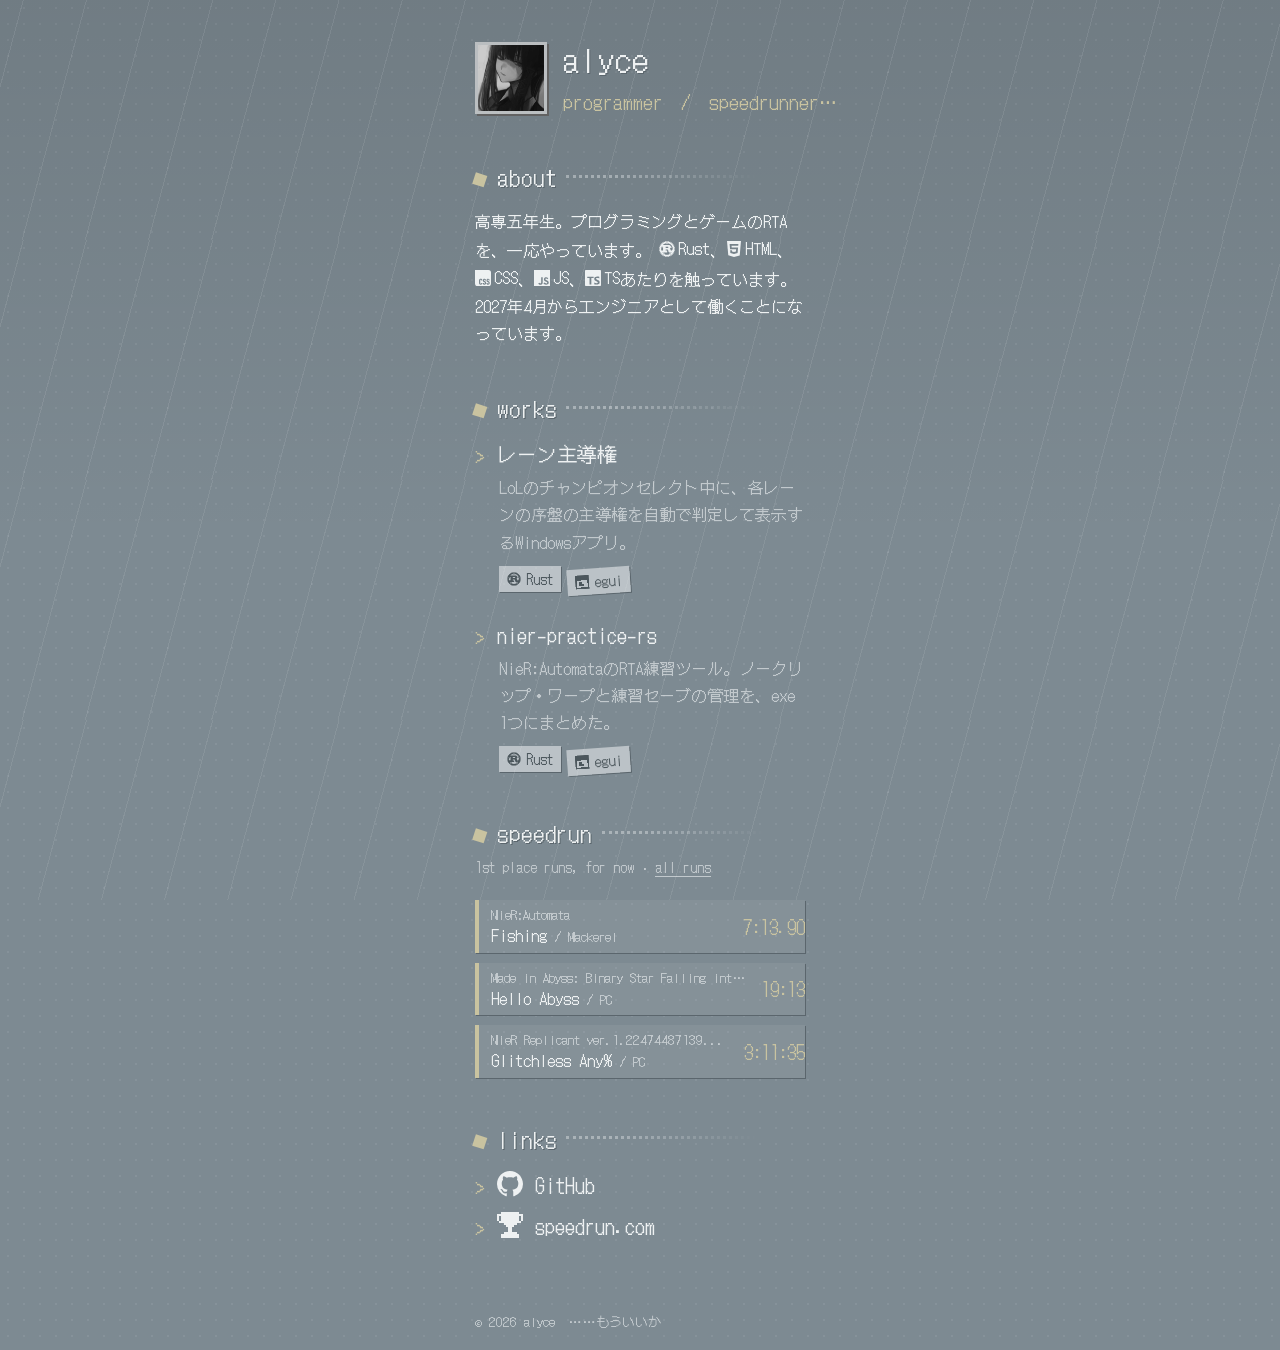
==== commit e20b5669: "あきらめモードを追加（index は曇り空版、akirame.html は崩壊版 + contact） Co-Authored-By: Claude Sonnet 5.5 <noreply@anthr" ====
--- a/index.html
+++ b/index.html
@@ -32,9 +32,9 @@
         <section class="section about">
             <h2>about</h2>
             <p>
-                高専五年生。プログラミングとゲームのRTAをやっています。
+                高専五年生。プログラミングとゲームのRTAを、一応やっています。
                 <span class="lang"><svg class="lang-icon" viewBox="0 0 24 24" aria-hidden="true"><path d="M23.8346 11.7033l-1.0073-.6236a13.7268 13.7268 0 00-.0283-.2936l.8656-.8069a.3483.3483 0 00-.1154-.578l-1.1066-.414a8.4958 8.4958 0 00-.087-.2856l.6904-.9587a.3462.3462 0 00-.2257-.5446l-1.1663-.1894a9.3574 9.3574 0 00-.1407-.2622l.49-1.0761a.3437.3437 0 00-.0274-.3361.3486.3486 0 00-.3006-.154l-1.1845.0416a6.7444 6.7444 0 00-.1873-.2268l.2723-1.153a.3472.3472 0 00-.417-.4172l-1.1532.2724a14.0183 14.0183 0 00-.2278-.1873l.0415-1.1845a.3442.3442 0 00-.49-.328l-1.076.491c-.0872-.0476-.1742-.0952-.2623-.1407l-.1903-1.1673A.3483.3483 0 0016.256.955l-.9597.6905a8.4867 8.4867 0 00-.2855-.086l-.414-1.1066a.3483.3483 0 00-.5781-.1154l-.8069.8666a9.2936 9.2936 0 00-.2936-.0284L12.2946.1683a.3462.3462 0 00-.5892 0l-.6236 1.0073a13.7383 13.7383 0 00-.2936.0284L9.9803.3374a.3462.3462 0 00-.578.1154l-.4141 1.1065c-.0962.0274-.1903.0567-.2855.086L7.744.955a.3483.3483 0 00-.5447.2258L7.009 2.348a9.3574 9.3574 0 00-.2622.1407l-1.0762-.491a.3462.3462 0 00-.49.328l.0416 1.1845a7.9826 7.9826 0 00-.2278.1873L3.8413 3.425a.3472.3472 0 00-.4171.4171l.2713 1.1531c-.0628.075-.1255.1509-.1863.2268l-1.1845-.0415a.3462.3462 0 00-.328.49l.491 1.0761a9.167 9.167 0 00-.1407.2622l-1.1662.1894a.3483.3483 0 00-.2258.5446l.6904.9587a13.303 13.303 0 00-.087.2855l-1.1065.414a.3483.3483 0 00-.1155.5781l.8656.807a9.2936 9.2936 0 00-.0283.2935l-1.0073.6236a.3442.3442 0 000 .5892l1.0073.6236c.008.0982.0182.1964.0283.2936l-.8656.8079a.3462.3462 0 00.1155.578l1.1065.4141c.0273.0962.0567.1914.087.2855l-.6904.9587a.3452.3452 0 00.2268.5447l1.1662.1893c.0456.088.0922.1751.1408.2622l-.491 1.0762a.3462.3462 0 00.328.49l1.1834-.0415c.0618.0769.1235.1528.1873.2277l-.2713 1.1541a.3462.3462 0 00.4171.4161l1.153-.2713c.075.0638.151.1255.2279.1863l-.0415 1.1845a.3442.3442 0 00.49.327l1.0761-.49c.087.0486.1741.0951.2622.1407l.1903 1.1662a.3483.3483 0 00.5447.2268l.9587-.6904a9.299 9.299 0 00.2855.087l.414 1.1066a.3452.3452 0 00.5781.1154l.8079-.8656c.0972.0111.1954.0203.2936.0294l.6236 1.0073a.3472.3472 0 00.5892 0l.6236-1.0073c.0982-.0091.1964-.0183.2936-.0294l.8069.8656a.3483.3483 0 00.578-.1154l.4141-1.1066a8.4626 8.4626 0 00.2855-.087l.9587.6904a.3452.3452 0 00.5447-.2268l.1903-1.1662c.088-.0456.1751-.0931.2622-.1407l1.0762.49a.3472.3472 0 00.49-.327l-.0415-1.1845a6.7267 6.7267 0 00.2267-.1863l1.1531.2713a.3472.3472 0 00.4171-.416l-.2713-1.1542c.0628-.0749.1255-.1508.1863-.2278l1.1845.0415a.3442.3442 0 00.328-.49l-.49-1.076c.0475-.0872.0951-.1742.1407-.2623l1.1662-.1893a.3483.3483 0 00.2258-.5447l-.6904-.9587.087-.2855 1.1066-.414a.3462.3462 0 00.1154-.5781l-.8656-.8079c.0101-.0972.0202-.1954.0283-.2936l1.0073-.6236a.3442.3442 0 000-.5892zm-6.7413 8.3551a.7138.7138 0 01.2986-1.396.714.714 0 11-.2997 1.396zm-.3422-2.3142a.649.649 0 00-.7715.5l-.3573 1.6685c-1.1035.501-2.3285.7795-3.6193.7795a8.7368 8.7368 0 01-3.6951-.814l-.3574-1.6684a.648.648 0 00-.7714-.499l-1.473.3158a8.7216 8.7216 0 01-.7613-.898h7.1676c.081 0 .1356-.0141.1356-.088v-2.536c0-.074-.0536-.0881-.1356-.0881h-2.0966v-1.6077h2.2677c.2065 0 1.1065.0587 1.394 1.2088.0901.3533.2875 1.5044.4232 1.8729.1346.413.6833 1.2381 1.2685 1.2381h3.5716a.7492.7492 0 00.1296-.0131 8.7874 8.7874 0 01-.8119.9526zM6.8369 20.024a.714.714 0 11-.2997-1.396.714.714 0 01.2997 1.396zM4.1177 8.9972a.7137.7137 0 11-1.304.5791.7137.7137 0 011.304-.579zm-.8352 1.9813l1.5347-.6824a.65.65 0 00.33-.8585l-.3158-.7147h1.2432v5.6025H3.5669a8.7753 8.7753 0 01-.2834-3.348zm6.7343-.5437V8.7836h2.9601c.153 0 1.0792.1772 1.0792.8697 0 .575-.7107.7815-1.2948.7815zm10.7574 1.4862c0 .2187-.008.4363-.0243.651h-.9c-.09 0-.1265.0586-.1265.1477v.413c0 .973-.5487 1.1846-1.0296 1.2382-.4576.0517-.9648-.1913-1.0275-.4717-.2704-1.5186-.7198-1.8436-1.4305-2.4034.8817-.5599 1.799-1.386 1.799-2.4915 0-1.1936-.819-1.9458-1.3769-2.3153-.7825-.5163-1.6491-.6195-1.883-.6195H5.4682a8.7651 8.7651 0 014.907-2.7699l1.0974 1.151a.648.648 0 00.9182.0213l1.227-1.1743a8.7753 8.7753 0 016.0044 4.2762l-.8403 1.8982a.652.652 0 00.33.8585l1.6178.7188c.0283.2875.0425.577.0425.8717zm-9.3006-9.5993a.7128.7128 0 11.984 1.0316.7137.7137 0 01-.984-1.0316zm8.3389 6.71a.7107.7107 0 01.9395-.3625.7137.7137 0 11-.9405.3635z"/></svg>Rust</span>、<span class="lang"><svg class="lang-icon" viewBox="0 0 24 24" aria-hidden="true"><path d="M1.5 0h21l-1.91 21.563L11.977 24l-8.564-2.438L1.5 0zm7.031 9.75l-.232-2.718 10.059.003.23-2.622L5.412 4.41l.698 8.01h9.126l-.326 3.426-2.91.804-2.955-.81-.188-2.11H6.248l.33 4.171L12 19.351l5.379-1.443.744-8.157H8.531z"/></svg>HTML</span>、<span class="lang"><svg class="lang-icon" viewBox="0 0 24 24" aria-hidden="true"><path d="M0 0v20.16A3.84 3.84 0 0 0 3.84 24h16.32A3.84 3.84 0 0 0 24 20.16V3.84A3.84 3.84 0 0 0 20.16 0Zm14.256 13.08c1.56 0 2.28 1.08 2.304 2.64h-1.608c.024-.288-.048-.6-.144-.84-.096-.192-.288-.264-.552-.264-.456 0-.696.264-.696.84-.024.576.288.888.768 1.08.72.288 1.608.744 1.92 1.296q.432.648.432 1.656c0 1.608-.912 2.592-2.496 2.592-1.656 0-2.4-1.032-2.424-2.688h1.68c0 .792.264 1.176.792 1.176.264 0 .456-.072.552-.24.192-.312.24-1.176-.048-1.512-.312-.408-.912-.6-1.32-.816q-.828-.396-1.224-.936c-.24-.36-.36-.888-.36-1.536 0-1.44.936-2.472 2.424-2.448m5.4 0c1.584 0 2.304 1.08 2.328 2.64h-1.608c0-.288-.048-.6-.168-.84-.096-.192-.264-.264-.528-.264-.48 0-.72.264-.72.84s.288.888.792 1.08c.696.288 1.608.744 1.92 1.296.264.432.408.984.408 1.656.024 1.608-.888 2.592-2.472 2.592-1.68 0-2.424-1.056-2.448-2.688h1.68c0 .744.264 1.176.792 1.176.264 0 .456-.072.552-.24.216-.312.264-1.176-.048-1.512-.288-.408-.888-.6-1.32-.816-.552-.264-.96-.576-1.2-.936s-.36-.888-.36-1.536c-.024-1.44.912-2.472 2.4-2.448m-11.031.018c.711-.006 1.419.198 1.839.63.432.432.672 1.128.648 1.992H9.336c.024-.456-.096-.792-.432-.96-.312-.144-.768-.048-.888.24-.12.264-.192.576-.168.864v3.504c0 .744.264 1.128.768 1.128a.65.65 0 0 0 .552-.264c.168-.24.192-.552.168-.84h1.776c.096 1.632-.984 2.712-2.568 2.688-1.536 0-2.496-.864-2.472-2.472v-4.032c0-.816.24-1.44.696-1.848.432-.408 1.146-.624 1.857-.63"/></svg>CSS</span>、<span class="lang"><svg class="lang-icon" viewBox="0 0 24 24" aria-hidden="true"><path d="M0 0h24v24H0V0zm22.034 18.276c-.175-1.095-.888-2.015-3.003-2.873-.736-.345-1.554-.585-1.797-1.14-.091-.33-.105-.51-.046-.705.15-.646.915-.84 1.515-.66.39.12.75.42.976.9 1.034-.676 1.034-.676 1.755-1.125-.27-.42-.404-.601-.586-.78-.63-.705-1.469-1.065-2.834-1.034l-.705.089c-.676.165-1.32.525-1.71 1.005-1.14 1.291-.811 3.541.569 4.471 1.365 1.02 3.361 1.244 3.616 2.205.24 1.17-.87 1.545-1.966 1.41-.811-.18-1.26-.586-1.755-1.336l-1.83 1.051c.21.48.45.689.81 1.109 1.74 1.756 6.09 1.666 6.871-1.004.029-.09.24-.705.074-1.65l.046.067zm-8.983-7.245h-2.248c0 1.938-.009 3.864-.009 5.805 0 1.232.063 2.363-.138 2.711-.33.689-1.18.601-1.566.48-.396-.196-.597-.466-.83-.855-.063-.105-.11-.196-.127-.196l-1.825 1.125c.305.63.75 1.172 1.324 1.517.855.51 2.004.675 3.207.405.783-.226 1.458-.691 1.811-1.411.51-.93.402-2.07.397-3.346.012-2.054 0-4.109 0-6.179l.004-.056z"/></svg>JS</span>、<span class="lang"><svg class="lang-icon" viewBox="0 0 24 24" aria-hidden="true"><path d="M1.125 0C.502 0 0 .502 0 1.125v21.75C0 23.498.502 24 1.125 24h21.75c.623 0 1.125-.502 1.125-1.125V1.125C24 .502 23.498 0 22.875 0zm17.363 9.75c.612 0 1.154.037 1.627.111a6.38 6.38 0 0 1 1.306.34v2.458a3.95 3.95 0 0 0-.643-.361 5.093 5.093 0 0 0-.717-.26 5.453 5.453 0 0 0-1.426-.2c-.3 0-.573.028-.819.086a2.1 2.1 0 0 0-.623.242c-.17.104-.3.229-.393.374a.888.888 0 0 0-.14.49c0 .196.053.373.156.529.104.156.252.304.443.444s.423.276.696.41c.273.135.582.274.926.416.47.197.892.407 1.266.628.374.222.695.473.963.753.268.279.472.598.614.957.142.359.214.776.214 1.253 0 .657-.125 1.21-.373 1.656a3.033 3.033 0 0 1-1.012 1.085 4.38 4.38 0 0 1-1.487.596c-.566.12-1.163.18-1.79.18a9.916 9.916 0 0 1-1.84-.164 5.544 5.544 0 0 1-1.512-.493v-2.63a5.033 5.033 0 0 0 3.237 1.2c.333 0 .624-.03.872-.09.249-.06.456-.144.623-.25.166-.108.29-.234.373-.38a1.023 1.023 0 0 0-.074-1.089 2.12 2.12 0 0 0-.537-.5 5.597 5.597 0 0 0-.807-.444 27.72 27.72 0 0 0-1.007-.436c-.918-.383-1.602-.852-2.053-1.405-.45-.553-.676-1.222-.676-2.005 0-.614.123-1.141.369-1.582.246-.441.58-.804 1.004-1.089a4.494 4.494 0 0 1 1.47-.629 7.536 7.536 0 0 1 1.77-.201zm-15.113.188h9.563v2.166H9.506v9.646H6.789v-9.646H3.375z"/></svg>TS</span>あたりを触っています。
-                2027年4月からエンジニアとして働きます。
+                2027年4月からエンジニアとして働くことになっています。
             </p>
         </section>
 
@@ -65,7 +65,7 @@
         <section class="section speedrun">
             <h2>speedrun</h2>
             <p class="section-note">
-                1st place runs on speedrun.com ·
+                1st place runs, for now ·
                 <a href="https://www.speedrun.com/users/alice_3589" target="_blank" rel="noopener">all runs</a>
             </p>
             <ul class="runs">
@@ -134,7 +134,7 @@
         </section>
 
         <footer class="site-footer">
-            <small>&copy; 2026 alyce</small>
+            <small>&copy; 2026 alyce　……もういいか</small>
         </footer>
     </main>
 </body>
--- a/style.css
+++ b/style.css
@@ -1,12 +1,13 @@
+/* 色は「晴れた空と黄色」から「曇り空と色の抜けた黄色」に変えて、全部あきらめた雰囲気にしている */
 :root {
-  --page-bg: #51b9e3;
-  --accent: #ffe15a;
-  --shadow: #2a7fa8;
+  --page-bg: #7d8a92;
+  --accent: #c9c3a0;
+  --shadow: #5b666d;
   --content-width: 414px;
   --side-padding: 42px;
   --font-main: "DotGothic16", sans-serif;
-  --text-color: #ffffff;
-  --text-sub: rgba(255, 255, 255, 0.8);
+  --text-color: #eef1f2;
+  --text-sub: rgba(238, 241, 242, 0.62);
 }
 
 * {
@@ -22,8 +23,8 @@
 body {
   background-color: var(--page-bg);
   background-image:
-    linear-gradient(180deg, rgba(255,255,255,0.14), rgba(255,255,255,0) 40%),
-    radial-gradient(rgba(255,255,255,0.18) 1.5px, transparent 1.5px);
+    linear-gradient(180deg, rgba(0,0,0,0.1), rgba(0,0,0,0) 40%),
+    radial-gradient(rgba(255,255,255,0.07) 1.5px, transparent 1.5px);
   background-size: auto, 16px 16px;
   color: var(--text-color);
   font-family: var(--font-main);
@@ -504,3 +505,97 @@
   fill: currentColor;
   flex-shrink: 0;
 }
+
+/* ---------- あきらめモード（曇り空・力尽きた飾り） ---------- */
+
+/* 細い雨を斜めに降らせる。クリックの邪魔にならないよう pointer-events は切る */
+body::before {
+  content: "";
+  position: fixed;
+  inset: 0;
+  pointer-events: none;
+  opacity: 0.18;
+  background-image: repeating-linear-gradient(
+    105deg,
+    transparent 0 22px,
+    rgba(255, 255, 255, 0.5) 22px 23px,
+    transparent 23px 61px
+  );
+  background-size: 100% 240px;
+}
+
+@media (prefers-reduced-motion: no-preference) {
+  body::before {
+    animation: rain 1.6s linear infinite;
+  }
+
+  @keyframes rain {
+    to { background-position: -64px 240px; }
+  }
+
+  /* 点滅していた「_」は、ゆっくり消えては戻る「…」にする */
+  .site-header p::after {
+    content: "…";
+    animation: sigh 4s ease-in-out infinite;
+  }
+
+  @keyframes sigh {
+    0%, 100% { opacity: 0.8; }
+    50% { opacity: 0.1; }
+  }
+}
+
+/* ずらし影は1pxに縮めて、元気のない立体感にする */
+.site-header h1 {
+  text-shadow: 1px 1px 0 var(--shadow);
+}
+
+.section h2 {
+  text-shadow: 1px 1px 0 var(--shadow);
+}
+
+/* 見出しの四角は傾いてずり落ち、ドット線は途中で力尽きて消える */
+.section h2::before {
+  box-shadow: none;
+  transform: rotate(18deg) translateY(4px);
+}
+
+.section h2::after {
+  border-top-color: rgba(238, 241, 242, 0.4);
+  -webkit-mask-image: linear-gradient(90deg, #000 20%, transparent 80%);
+  mask-image: linear-gradient(90deg, #000 20%, transparent 80%);
+}
+
+/* 「>」はホバーしても前に進まず、下にうなだれる */
+.menu-link:hover::before,
+.menu-link:focus-visible::before {
+  transform: translate(1px, 3px) rotate(25deg);
+}
+
+/* タグは色を抜いて、2つ目は少し傾いて落ちかけている */
+.work .tags li {
+  background: rgba(238, 241, 242, 0.55);
+  color: #4c575d;
+  box-shadow: 1px 1px 0 var(--shadow);
+}
+
+.work .tags li:nth-child(2) {
+  transform: rotate(-4deg) translateY(2px);
+}
+
+.run {
+  background: rgba(255, 255, 255, 0.06);
+  box-shadow: 1px 1px 0 var(--shadow);
+}
+
+.run:hover,
+.run:focus-visible {
+  background: rgba(255, 255, 255, 0.12);
+}
+
+/* アイコンは白黒にして少し沈ませる */
+.avatar {
+  border-color: rgba(238, 241, 242, 0.7);
+  box-shadow: 2px 2px 0 var(--shadow);
+  filter: grayscale(1) contrast(0.9) brightness(0.95);
+}
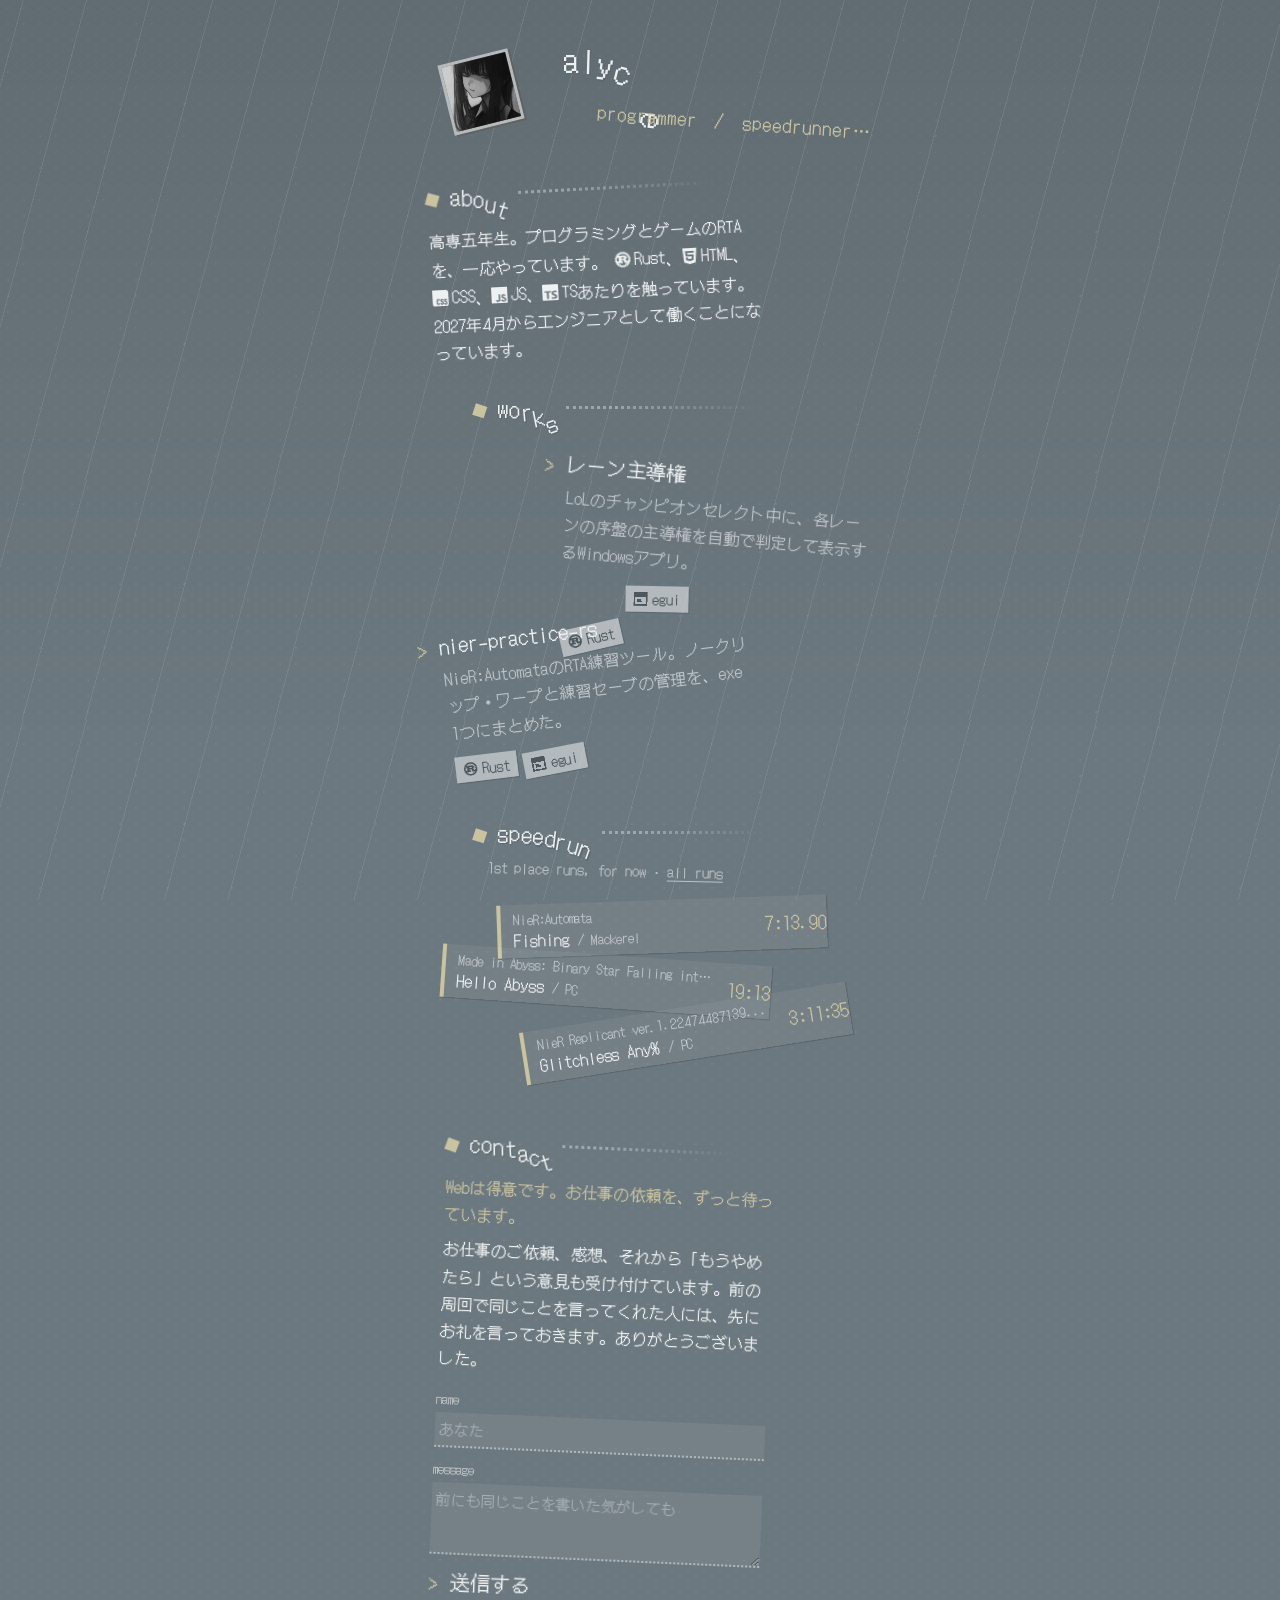
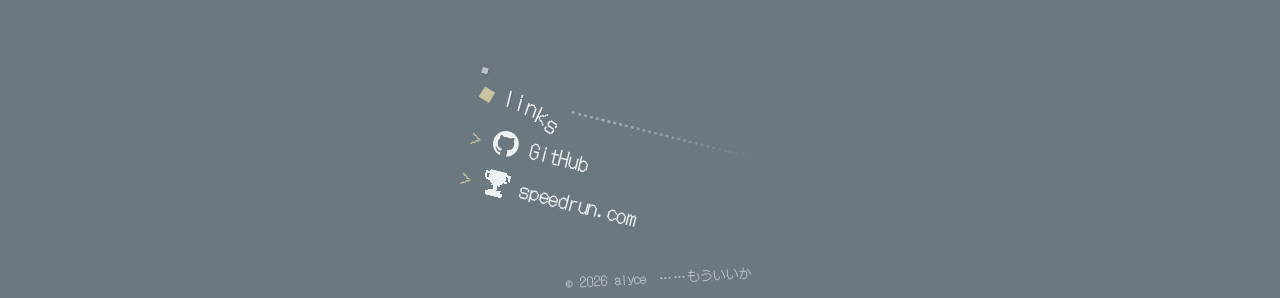
==== commit 7174149e: "崩壊版をトップページ（index.html）にする Co-Authored-By: Claude Sonnet 5.5 <noreply@anthropic.com>" ====
--- a/index.html
+++ b/index.html
@@ -18,6 +18,8 @@
     <link rel="preconnect" href="https://fonts.gstatic.com" crossorigin>
     <link href="https://fonts.googleapis.com/css2?family=DotGothic16&display=swap" rel="stylesheet">
     <link rel="stylesheet" href="style.css">
+    <!-- 崩壊版：最初は元のレイアウトで表示し、少しすると全部が力尽きて崩れ落ちる -->
+    <link rel="stylesheet" href="akirame.css">
 </head>
 <body>
     <main class="site">
@@ -93,6 +95,23 @@
             </ul>
         </section>
 
+        <!-- GitHub Pages なので送信先はない。送信すると「送るのをやめた」と表示して、GitHub へ案内する -->
+        <section class="section contact">
+            <h2>contact</h2>
+            <p class="contact-pitch">Webは得意です。お仕事の依頼を、ずっと待っています。</p>
+            <p>お仕事のご依頼、感想、それから「もうやめたら」という意見も受け付けています。前の周回で同じことを言ってくれた人には、先にお礼を言っておきます。ありがとうございました。</p>
+            <form class="contact-form" id="contact-form" novalidate>
+                <label for="contact-name">name
+                    <input id="contact-name" name="name" autocomplete="off" placeholder="あなた">
+                </label>
+                <label for="contact-msg">message
+                    <textarea id="contact-msg" name="message" placeholder="前にも同じことを書いた気がしても"></textarea>
+                </label>
+                <button class="menu-link contact-send" type="submit"><span>送信する</span></button>
+                <p class="contact-out" id="contact-out" role="status" aria-live="polite"></p>
+            </form>
+        </section>
+
         <section class="section links">
             <h2>links</h2>
             <ul>
@@ -137,5 +156,6 @@
             <small>&copy; 2026 alyce　……もういいか</small>
         </footer>
     </main>
+    <script src="akirame.js"></script>
 </body>
 </html>
--- a/akirame.css
+++ b/akirame.css
@@ -0,0 +1,154 @@
+/* ---------- 崩壊版（akirame.html 専用） ---------- */
+
+/* 崩れた要素が横にはみ出しても、ページが横スクロールしないようにする */
+html,
+body {
+  overflow-x: clip;
+}
+
+/* ずれる量の倍率。スマホは画面が狭いので半分にする */
+:root {
+  --k: 1;
+}
+
+@media (max-width: 480px) {
+  :root {
+    --k: 0.5;
+  }
+}
+
+/* 崩れたあとは空も少し暗くなる */
+body {
+  transition: background-color 3s ease;
+}
+
+body.collapsed {
+  background-color: #6c787f;
+}
+
+/* akirame.js が崩す要素に .slump を付けて、--tx / --ty / --r / --d を入れる */
+.slump {
+  transition: transform 1.2s cubic-bezier(0.6, 0.04, 0.4, 1.35) var(--d, 0s);
+}
+
+.collapsed .slump {
+  transform:
+    translate(calc(var(--tx, 0px) * var(--k)), calc(var(--ty, 0px) * var(--k)))
+    rotate(var(--r, 0deg));
+}
+
+/* ホバーやフォーカスで、少しだけ起き上がろうとする。離すとまた倒れる */
+.collapsed .slump.lift:hover,
+.collapsed .slump.lift:focus-within {
+  transition-delay: 0s;
+  transition-duration: 0.5s;
+  transform:
+    translate(calc(var(--tx, 0px) * var(--k) * 0.4), calc(var(--ty, 0px) * var(--k) * 0.4))
+    rotate(calc(var(--r, 0deg) * 0.3));
+}
+
+/* 見出しは1文字ずつ span にして、後ろの文字ほど垂れ下がる */
+.letters {
+  display: inline-flex;
+}
+
+.letters span {
+  display: inline-block;
+  white-space: pre;
+}
+
+/* リンク欄は左上の1本の釘でぶら下がっている */
+.links.slump {
+  transform-origin: 8px 8px;
+}
+
+.links h2 {
+  position: relative;
+}
+
+.links h2 .nail {
+  position: absolute;
+  left: -6px;
+  top: -6px;
+  width: 6px;
+  height: 6px;
+  background: var(--text-sub);
+  box-shadow: 1px 1px 0 var(--shadow);
+}
+
+@media (prefers-reduced-motion: reduce) {
+  .slump,
+  body {
+    transition: none;
+  }
+}
+
+/* ---------- contact ---------- */
+
+.contact-form {
+  display: grid;
+  gap: 12px;
+  margin-top: 18px;
+}
+
+.contact-form label {
+  display: grid;
+  gap: 4px;
+  font-size: 13px;
+  color: var(--text-sub);
+}
+
+/* 入力欄は箱にせず、点線の下線だけにする */
+.contact-form input,
+.contact-form textarea {
+  font: inherit;
+  font-size: 15px;
+  color: var(--text-color);
+  background: rgba(255, 255, 255, 0.06);
+  border: 0;
+  border-bottom: 2px dotted rgba(238, 241, 242, 0.5);
+  border-radius: 0;
+  padding: 6px 4px;
+}
+
+.contact-form textarea {
+  min-height: 72px;
+  resize: vertical;
+}
+
+.contact-form ::placeholder {
+  color: rgba(238, 241, 242, 0.4);
+}
+
+.contact-form input:focus-visible,
+.contact-form textarea:focus-visible {
+  outline: 2px dotted var(--accent);
+  outline-offset: 2px;
+}
+
+/* 送信ボタンは works / links と同じ「>」付きリンクの見た目にする */
+.contact-send {
+  justify-self: start;
+  padding: 0;
+  border: 0;
+  background: none;
+  font-family: inherit;
+  cursor: pointer;
+}
+
+.section .contact-out {
+  min-height: 1.7em;
+  font-size: 13px;
+  color: var(--text-sub);
+}
+
+.contact-out a {
+  color: inherit;
+  text-underline-offset: 3px;
+}
+
+/* 依頼を待っている一文は、本文より少し明るくして目に入りやすくする */
+.section .contact-pitch {
+  margin-bottom: 8px;
+  color: var(--accent);
+}
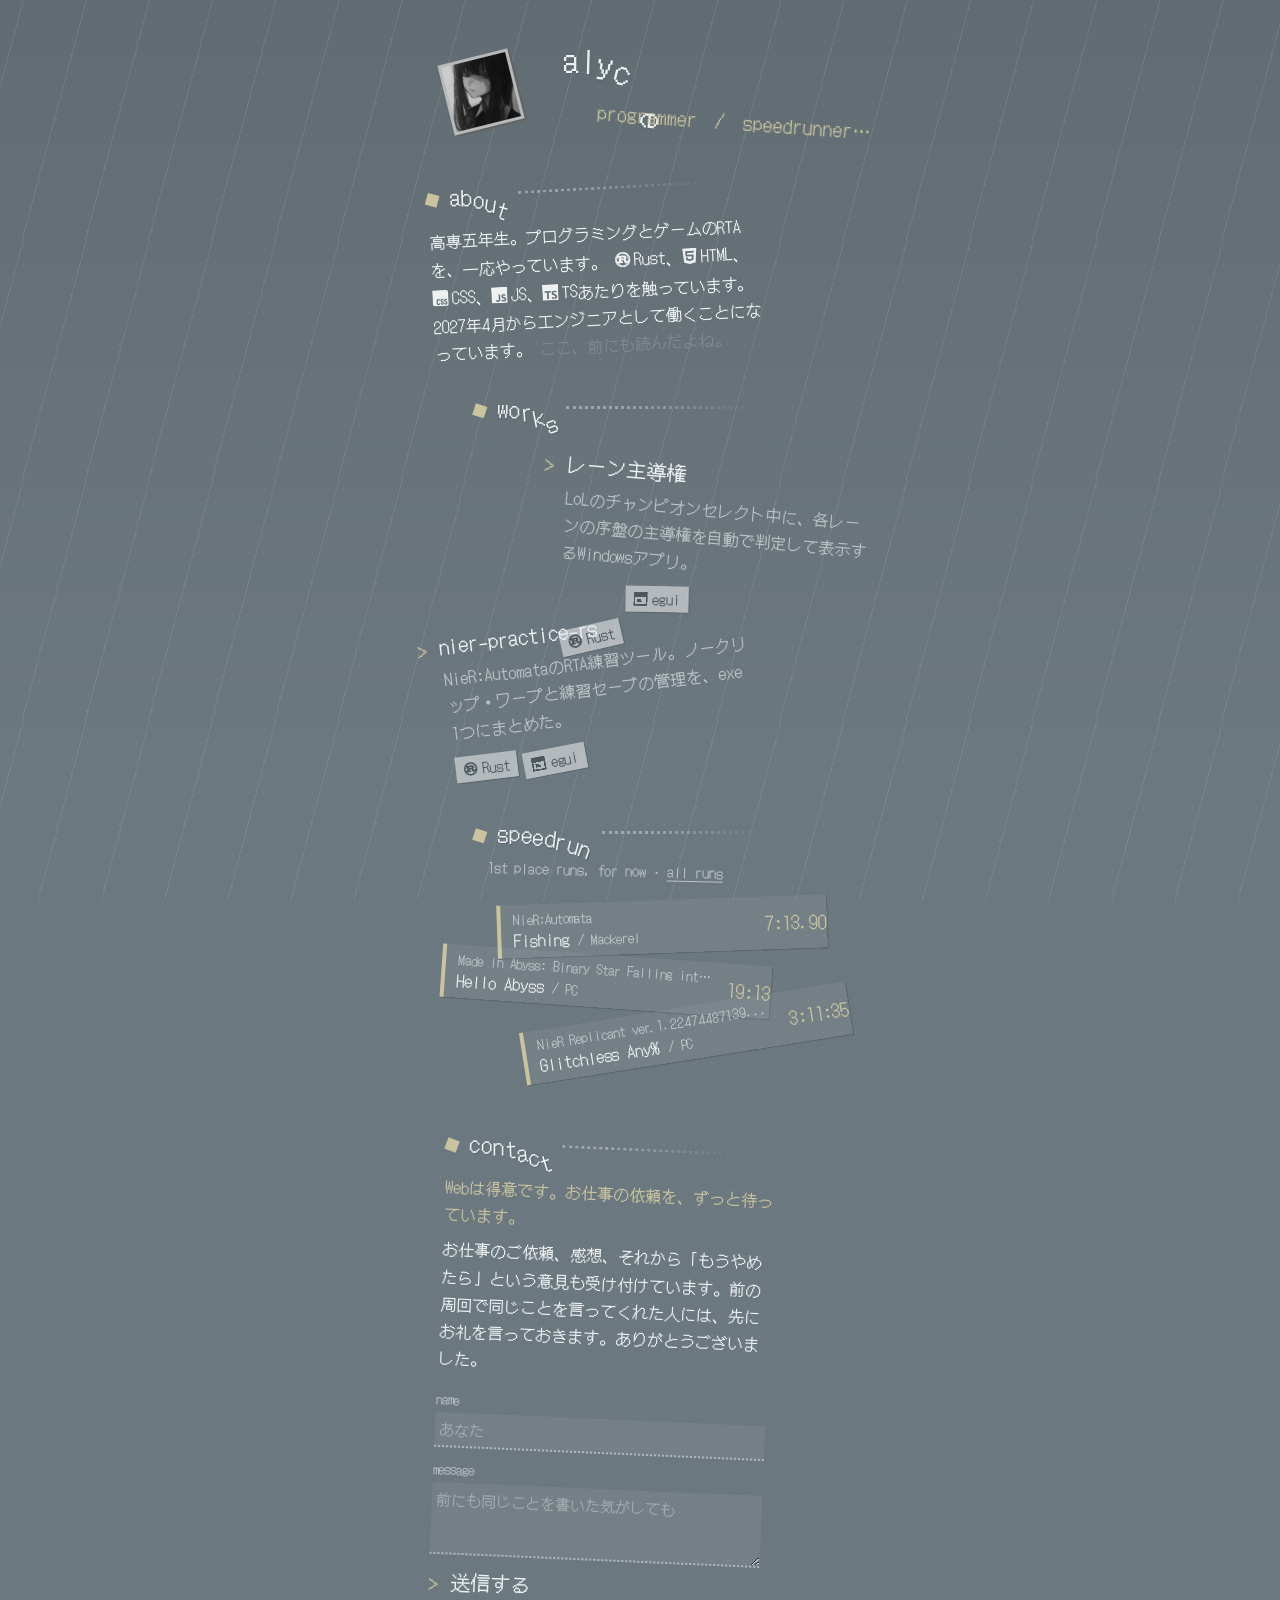
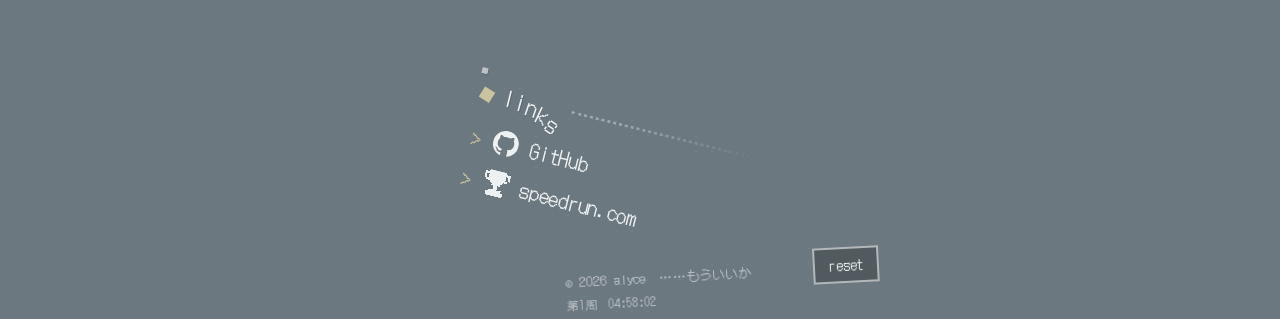
==== commit e2326abd: "リセットで周回が進み、名前・アイコン・文章が壊れていく仕掛けを追加 Co-Authored-By: Claude Sonnet 5.5 <noreply@anthropic.com>" ====
--- a/index.html
+++ b/index.html
@@ -37,6 +37,7 @@
                 高専五年生。プログラミングとゲームのRTAを、一応やっています。
                 <span class="lang"><svg class="lang-icon" viewBox="0 0 24 24" aria-hidden="true"><path d="M23.8346 11.7033l-1.0073-.6236a13.7268 13.7268 0 00-.0283-.2936l.8656-.8069a.3483.3483 0 00-.1154-.578l-1.1066-.414a8.4958 8.4958 0 00-.087-.2856l.6904-.9587a.3462.3462 0 00-.2257-.5446l-1.1663-.1894a9.3574 9.3574 0 00-.1407-.2622l.49-1.0761a.3437.3437 0 00-.0274-.3361.3486.3486 0 00-.3006-.154l-1.1845.0416a6.7444 6.7444 0 00-.1873-.2268l.2723-1.153a.3472.3472 0 00-.417-.4172l-1.1532.2724a14.0183 14.0183 0 00-.2278-.1873l.0415-1.1845a.3442.3442 0 00-.49-.328l-1.076.491c-.0872-.0476-.1742-.0952-.2623-.1407l-.1903-1.1673A.3483.3483 0 0016.256.955l-.9597.6905a8.4867 8.4867 0 00-.2855-.086l-.414-1.1066a.3483.3483 0 00-.5781-.1154l-.8069.8666a9.2936 9.2936 0 00-.2936-.0284L12.2946.1683a.3462.3462 0 00-.5892 0l-.6236 1.0073a13.7383 13.7383 0 00-.2936.0284L9.9803.3374a.3462.3462 0 00-.578.1154l-.4141 1.1065c-.0962.0274-.1903.0567-.2855.086L7.744.955a.3483.3483 0 00-.5447.2258L7.009 2.348a9.3574 9.3574 0 00-.2622.1407l-1.0762-.491a.3462.3462 0 00-.49.328l.0416 1.1845a7.9826 7.9826 0 00-.2278.1873L3.8413 3.425a.3472.3472 0 00-.4171.4171l.2713 1.1531c-.0628.075-.1255.1509-.1863.2268l-1.1845-.0415a.3462.3462 0 00-.328.49l.491 1.0761a9.167 9.167 0 00-.1407.2622l-1.1662.1894a.3483.3483 0 00-.2258.5446l.6904.9587a13.303 13.303 0 00-.087.2855l-1.1065.414a.3483.3483 0 00-.1155.5781l.8656.807a9.2936 9.2936 0 00-.0283.2935l-1.0073.6236a.3442.3442 0 000 .5892l1.0073.6236c.008.0982.0182.1964.0283.2936l-.8656.8079a.3462.3462 0 00.1155.578l1.1065.4141c.0273.0962.0567.1914.087.2855l-.6904.9587a.3452.3452 0 00.2268.5447l1.1662.1893c.0456.088.0922.1751.1408.2622l-.491 1.0762a.3462.3462 0 00.328.49l1.1834-.0415c.0618.0769.1235.1528.1873.2277l-.2713 1.1541a.3462.3462 0 00.4171.4161l1.153-.2713c.075.0638.151.1255.2279.1863l-.0415 1.1845a.3442.3442 0 00.49.327l1.0761-.49c.087.0486.1741.0951.2622.1407l.1903 1.1662a.3483.3483 0 00.5447.2268l.9587-.6904a9.299 9.299 0 00.2855.087l.414 1.1066a.3452.3452 0 00.5781.1154l.8079-.8656c.0972.0111.1954.0203.2936.0294l.6236 1.0073a.3472.3472 0 00.5892 0l.6236-1.0073c.0982-.0091.1964-.0183.2936-.0294l.8069.8656a.3483.3483 0 00.578-.1154l.4141-1.1066a8.4626 8.4626 0 00.2855-.087l.9587.6904a.3452.3452 0 00.5447-.2268l.1903-1.1662c.088-.0456.1751-.0931.2622-.1407l1.0762.49a.3472.3472 0 00.49-.327l-.0415-1.1845a6.7267 6.7267 0 00.2267-.1863l1.1531.2713a.3472.3472 0 00.4171-.416l-.2713-1.1542c.0628-.0749.1255-.1508.1863-.2278l1.1845.0415a.3442.3442 0 00.328-.49l-.49-1.076c.0475-.0872.0951-.1742.1407-.2623l1.1662-.1893a.3483.3483 0 00.2258-.5447l-.6904-.9587.087-.2855 1.1066-.414a.3462.3462 0 00.1154-.5781l-.8656-.8079c.0101-.0972.0202-.1954.0283-.2936l1.0073-.6236a.3442.3442 0 000-.5892zm-6.7413 8.3551a.7138.7138 0 01.2986-1.396.714.714 0 11-.2997 1.396zm-.3422-2.3142a.649.649 0 00-.7715.5l-.3573 1.6685c-1.1035.501-2.3285.7795-3.6193.7795a8.7368 8.7368 0 01-3.6951-.814l-.3574-1.6684a.648.648 0 00-.7714-.499l-1.473.3158a8.7216 8.7216 0 01-.7613-.898h7.1676c.081 0 .1356-.0141.1356-.088v-2.536c0-.074-.0536-.0881-.1356-.0881h-2.0966v-1.6077h2.2677c.2065 0 1.1065.0587 1.394 1.2088.0901.3533.2875 1.5044.4232 1.8729.1346.413.6833 1.2381 1.2685 1.2381h3.5716a.7492.7492 0 00.1296-.0131 8.7874 8.7874 0 01-.8119.9526zM6.8369 20.024a.714.714 0 11-.2997-1.396.714.714 0 01.2997 1.396zM4.1177 8.9972a.7137.7137 0 11-1.304.5791.7137.7137 0 011.304-.579zm-.8352 1.9813l1.5347-.6824a.65.65 0 00.33-.8585l-.3158-.7147h1.2432v5.6025H3.5669a8.7753 8.7753 0 01-.2834-3.348zm6.7343-.5437V8.7836h2.9601c.153 0 1.0792.1772 1.0792.8697 0 .575-.7107.7815-1.2948.7815zm10.7574 1.4862c0 .2187-.008.4363-.0243.651h-.9c-.09 0-.1265.0586-.1265.1477v.413c0 .973-.5487 1.1846-1.0296 1.2382-.4576.0517-.9648-.1913-1.0275-.4717-.2704-1.5186-.7198-1.8436-1.4305-2.4034.8817-.5599 1.799-1.386 1.799-2.4915 0-1.1936-.819-1.9458-1.3769-2.3153-.7825-.5163-1.6491-.6195-1.883-.6195H5.4682a8.7651 8.7651 0 014.907-2.7699l1.0974 1.151a.648.648 0 00.9182.0213l1.227-1.1743a8.7753 8.7753 0 016.0044 4.2762l-.8403 1.8982a.652.652 0 00.33.8585l1.6178.7188c.0283.2875.0425.577.0425.8717zm-9.3006-9.5993a.7128.7128 0 11.984 1.0316.7137.7137 0 01-.984-1.0316zm8.3389 6.71a.7107.7107 0 01.9395-.3625.7137.7137 0 11-.9405.3635z"/></svg>Rust</span>、<span class="lang"><svg class="lang-icon" viewBox="0 0 24 24" aria-hidden="true"><path d="M1.5 0h21l-1.91 21.563L11.977 24l-8.564-2.438L1.5 0zm7.031 9.75l-.232-2.718 10.059.003.23-2.622L5.412 4.41l.698 8.01h9.126l-.326 3.426-2.91.804-2.955-.81-.188-2.11H6.248l.33 4.171L12 19.351l5.379-1.443.744-8.157H8.531z"/></svg>HTML</span>、<span class="lang"><svg class="lang-icon" viewBox="0 0 24 24" aria-hidden="true"><path d="M0 0v20.16A3.84 3.84 0 0 0 3.84 24h16.32A3.84 3.84 0 0 0 24 20.16V3.84A3.84 3.84 0 0 0 20.16 0Zm14.256 13.08c1.56 0 2.28 1.08 2.304 2.64h-1.608c.024-.288-.048-.6-.144-.84-.096-.192-.288-.264-.552-.264-.456 0-.696.264-.696.84-.024.576.288.888.768 1.08.72.288 1.608.744 1.92 1.296q.432.648.432 1.656c0 1.608-.912 2.592-2.496 2.592-1.656 0-2.4-1.032-2.424-2.688h1.68c0 .792.264 1.176.792 1.176.264 0 .456-.072.552-.24.192-.312.24-1.176-.048-1.512-.312-.408-.912-.6-1.32-.816q-.828-.396-1.224-.936c-.24-.36-.36-.888-.36-1.536 0-1.44.936-2.472 2.424-2.448m5.4 0c1.584 0 2.304 1.08 2.328 2.64h-1.608c0-.288-.048-.6-.168-.84-.096-.192-.264-.264-.528-.264-.48 0-.72.264-.72.84s.288.888.792 1.08c.696.288 1.608.744 1.92 1.296.264.432.408.984.408 1.656.024 1.608-.888 2.592-2.472 2.592-1.68 0-2.424-1.056-2.448-2.688h1.68c0 .744.264 1.176.792 1.176.264 0 .456-.072.552-.24.216-.312.264-1.176-.048-1.512-.288-.408-.888-.6-1.32-.816-.552-.264-.96-.576-1.2-.936s-.36-.888-.36-1.536c-.024-1.44.912-2.472 2.4-2.448m-11.031.018c.711-.006 1.419.198 1.839.63.432.432.672 1.128.648 1.992H9.336c.024-.456-.096-.792-.432-.96-.312-.144-.768-.048-.888.24-.12.264-.192.576-.168.864v3.504c0 .744.264 1.128.768 1.128a.65.65 0 0 0 .552-.264c.168-.24.192-.552.168-.84h1.776c.096 1.632-.984 2.712-2.568 2.688-1.536 0-2.496-.864-2.472-2.472v-4.032c0-.816.24-1.44.696-1.848.432-.408 1.146-.624 1.857-.63"/></svg>CSS</span>、<span class="lang"><svg class="lang-icon" viewBox="0 0 24 24" aria-hidden="true"><path d="M0 0h24v24H0V0zm22.034 18.276c-.175-1.095-.888-2.015-3.003-2.873-.736-.345-1.554-.585-1.797-1.14-.091-.33-.105-.51-.046-.705.15-.646.915-.84 1.515-.66.39.12.75.42.976.9 1.034-.676 1.034-.676 1.755-1.125-.27-.42-.404-.601-.586-.78-.63-.705-1.469-1.065-2.834-1.034l-.705.089c-.676.165-1.32.525-1.71 1.005-1.14 1.291-.811 3.541.569 4.471 1.365 1.02 3.361 1.244 3.616 2.205.24 1.17-.87 1.545-1.966 1.41-.811-.18-1.26-.586-1.755-1.336l-1.83 1.051c.21.48.45.689.81 1.109 1.74 1.756 6.09 1.666 6.871-1.004.029-.09.24-.705.074-1.65l.046.067zm-8.983-7.245h-2.248c0 1.938-.009 3.864-.009 5.805 0 1.232.063 2.363-.138 2.711-.33.689-1.18.601-1.566.48-.396-.196-.597-.466-.83-.855-.063-.105-.11-.196-.127-.196l-1.825 1.125c.305.63.75 1.172 1.324 1.517.855.51 2.004.675 3.207.405.783-.226 1.458-.691 1.811-1.411.51-.93.402-2.07.397-3.346.012-2.054 0-4.109 0-6.179l.004-.056z"/></svg>JS</span>、<span class="lang"><svg class="lang-icon" viewBox="0 0 24 24" aria-hidden="true"><path d="M1.125 0C.502 0 0 .502 0 1.125v21.75C0 23.498.502 24 1.125 24h21.75c.623 0 1.125-.502 1.125-1.125V1.125C24 .502 23.498 0 22.875 0zm17.363 9.75c.612 0 1.154.037 1.627.111a6.38 6.38 0 0 1 1.306.34v2.458a3.95 3.95 0 0 0-.643-.361 5.093 5.093 0 0 0-.717-.26 5.453 5.453 0 0 0-1.426-.2c-.3 0-.573.028-.819.086a2.1 2.1 0 0 0-.623.242c-.17.104-.3.229-.393.374a.888.888 0 0 0-.14.49c0 .196.053.373.156.529.104.156.252.304.443.444s.423.276.696.41c.273.135.582.274.926.416.47.197.892.407 1.266.628.374.222.695.473.963.753.268.279.472.598.614.957.142.359.214.776.214 1.253 0 .657-.125 1.21-.373 1.656a3.033 3.033 0 0 1-1.012 1.085 4.38 4.38 0 0 1-1.487.596c-.566.12-1.163.18-1.79.18a9.916 9.916 0 0 1-1.84-.164 5.544 5.544 0 0 1-1.512-.493v-2.63a5.033 5.033 0 0 0 3.237 1.2c.333 0 .624-.03.872-.09.249-.06.456-.144.623-.25.166-.108.29-.234.373-.38a1.023 1.023 0 0 0-.074-1.089 2.12 2.12 0 0 0-.537-.5 5.597 5.597 0 0 0-.807-.444 27.72 27.72 0 0 0-1.007-.436c-.918-.383-1.602-.852-2.053-1.405-.45-.553-.676-1.222-.676-2.005 0-.614.123-1.141.369-1.582.246-.441.58-.804 1.004-1.089a4.494 4.494 0 0 1 1.47-.629 7.536 7.536 0 0 1 1.77-.201zm-15.113.188h9.563v2.166H9.506v9.646H6.789v-9.646H3.375z"/></svg>TS</span>あたりを触っています。
                 2027年4月からエンジニアとして働くことになっています。
+                <span class="whisper" id="whisper">ここ、前にも読んだよね。</span>
             </p>
         </section>
 
@@ -154,6 +155,8 @@
 
         <footer class="site-footer">
             <small>&copy; 2026 alyce　……もういいか</small>
+            <p class="loop-info">第<span id="loop-count">1</span>周　<span id="clock">04:58:00</span></p>
+            <button class="reset-button" id="reset-button" type="button">reset</button>
         </footer>
     </main>
     <script src="akirame.js"></script>
--- a/akirame.css
+++ b/akirame.css
@@ -1,12 +1,12 @@
-/* ---------- 崩壊版（akirame.html 専用） ---------- */
-
-/* 崩れた要素が横にはみ出しても、ページが横スクロールしないようにする */
+/* ---------- 崩れる用 ---------- */
+
+/* はみ出しても横スクロールさせない */
 html,
 body {
   overflow-x: clip;
 }
 
-/* ずれる量の倍率。スマホは画面が狭いので半分にする */
+/* スマホはずれる量を半分に */
 :root {
   --k: 1;
 }
@@ -17,7 +17,7 @@
   }
 }
 
-/* 崩れたあとは空も少し暗くなる */
+/* 崩れたら少し暗くする */
 body {
   transition: background-color 3s ease;
 }
@@ -26,7 +26,7 @@
   background-color: #6c787f;
 }
 
-/* akirame.js が崩す要素に .slump を付けて、--tx / --ty / --r / --d を入れる */
+/* .slump は akirame.js が付ける */
 .slump {
   transition: transform 1.2s cubic-bezier(0.6, 0.04, 0.4, 1.35) var(--d, 0s);
 }
@@ -37,7 +37,7 @@
     rotate(var(--r, 0deg));
 }
 
-/* ホバーやフォーカスで、少しだけ起き上がろうとする。離すとまた倒れる */
+/* ホバーすると少し起き上がる */
 .collapsed .slump.lift:hover,
 .collapsed .slump.lift:focus-within {
   transition-delay: 0s;
@@ -47,7 +47,7 @@
     rotate(calc(var(--r, 0deg) * 0.3));
 }
 
-/* 見出しは1文字ずつ span にして、後ろの文字ほど垂れ下がる */
+/* 見出しの1文字ずつ */
 .letters {
   display: inline-flex;
 }
@@ -57,7 +57,7 @@
   white-space: pre;
 }
 
-/* リンク欄は左上の1本の釘でぶら下がっている */
+/* linksは左上の釘で止まってる */
 .links.slump {
   transform-origin: 8px 8px;
 }
@@ -98,7 +98,7 @@
   color: var(--text-sub);
 }
 
-/* 入力欄は箱にせず、点線の下線だけにする */
+/* 入力欄は下線だけ */
 .contact-form input,
 .contact-form textarea {
   font: inherit;
@@ -126,7 +126,7 @@
   outline-offset: 2px;
 }
 
-/* 送信ボタンは works / links と同じ「>」付きリンクの見た目にする */
+/* 送信ボタンはリンクと同じ見た目に */
 .contact-send {
   justify-self: start;
   padding: 0;
@@ -147,8 +147,86 @@
   text-underline-offset: 3px;
 }
 
-/* 依頼を待っている一文は、本文より少し明るくして目に入りやすくする */
+/* 依頼待ちの一文だけ色を付ける */
 .section .contact-pitch {
   margin-bottom: 8px;
   color: var(--accent);
 }
+
+/* ---------- リセットボタンと周回数 ---------- */
+
+.loop-info {
+  margin: 4px 0 0;
+  font-size: 12px;
+  font-variant-numeric: tabular-nums;
+}
+
+.reset-button {
+  position: fixed;
+  right: 16px;
+  bottom: 16px;
+  font: inherit;
+  font-size: 14px;
+  color: var(--text-color);
+  background: rgba(0, 0, 0, 0.25);
+  border: 2px solid var(--text-sub);
+  padding: 6px 14px;
+  cursor: pointer;
+}
+
+.reset-button:hover,
+.reset-button:focus-visible {
+  color: var(--accent);
+  border-color: var(--accent);
+}
+
+/* リセット中は素早く元に戻す */
+.resetting .slump {
+  transition-duration: 0.4s;
+  transition-delay: 0s;
+}
+
+/* ---------- リセットを重ねるほど壊れていく ---------- */
+
+/* 背景と同じ色の文字。ドラッグで選択すると読める */
+.whisper {
+  color: var(--page-bg);
+}
+
+.about-extra {
+  margin-bottom: 8px;
+  color: var(--accent);
+}
+
+/* 周回が進むほど色が抜ける。--decay は akirame.js が入れる */
+.site {
+  filter: saturate(calc(1 - var(--decay, 0) * 0.07));
+}
+
+.contact-out .reverse {
+  display: block;
+  margin-top: 4px;
+  color: var(--accent);
+}
+
+/* ---------- アイコンも壊れていく ---------- */
+
+.avatar-box {
+  position: relative;
+  display: block;
+  flex-shrink: 0;
+  line-height: 0;
+}
+
+.avatar-box canvas {
+  position: absolute;
+  inset: 0;
+  width: 100%;
+  height: 100%;
+  pointer-events: none;
+}
+
+/* 周回が進むほど暗く、粗く、ぼやける */
+.avatar {
+  filter: grayscale(1) contrast(calc(0.9 + var(--decay, 0) * 0.12)) brightness(calc(0.95 - var(--decay, 0) * 0.05)) blur(calc(var(--decay, 0) * 0.3px));
+}
